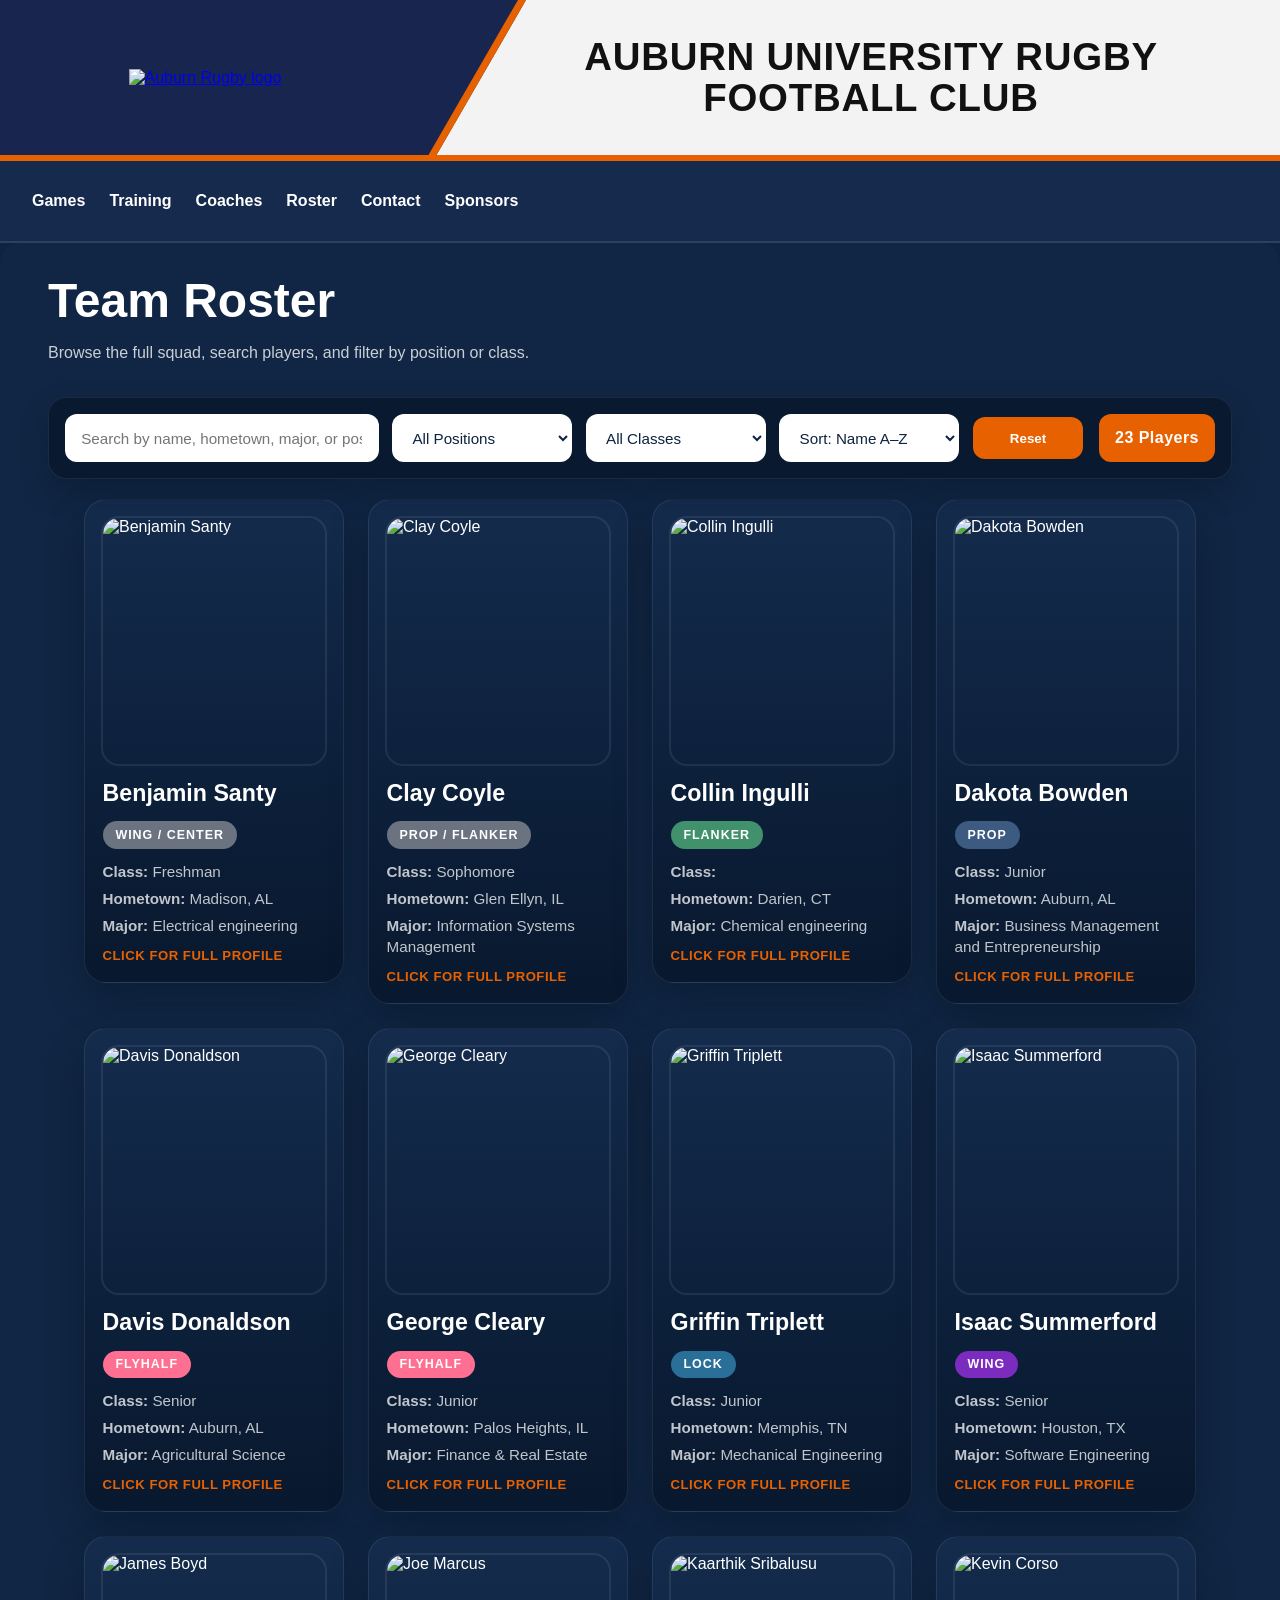
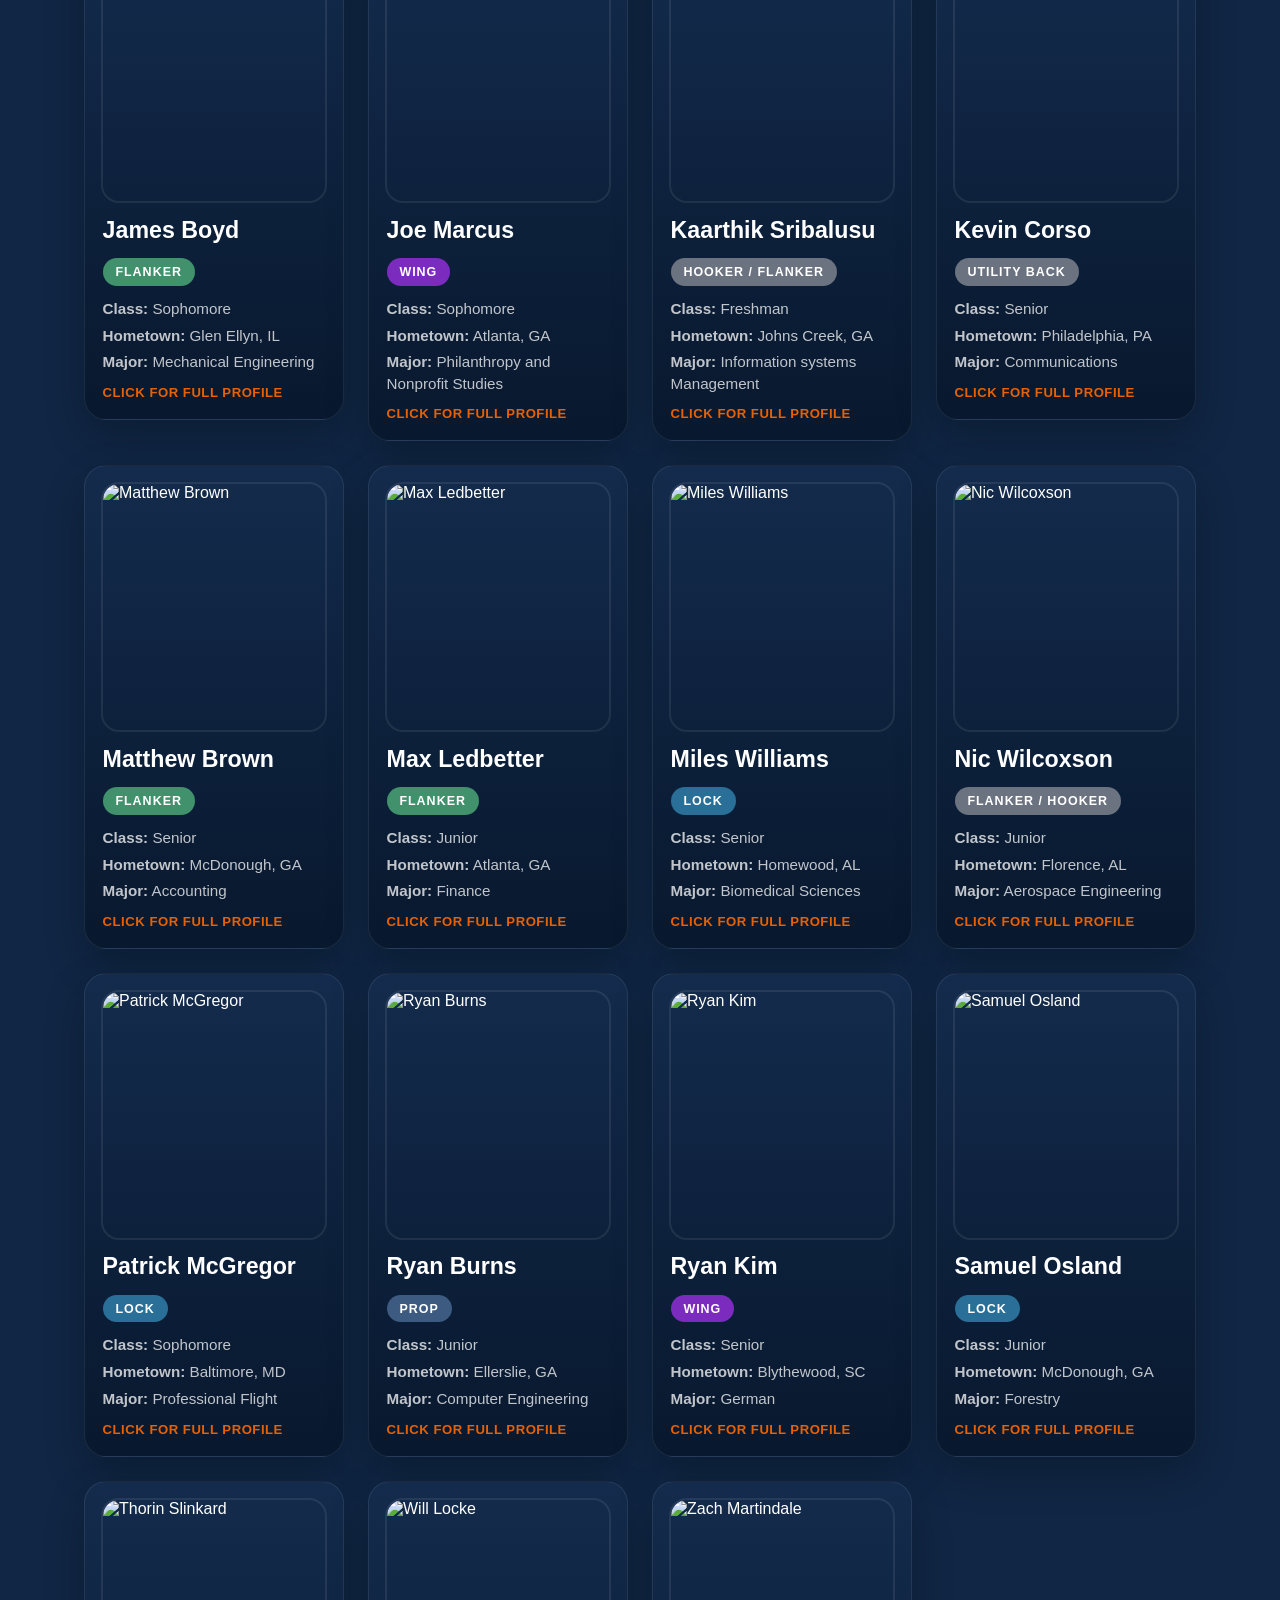
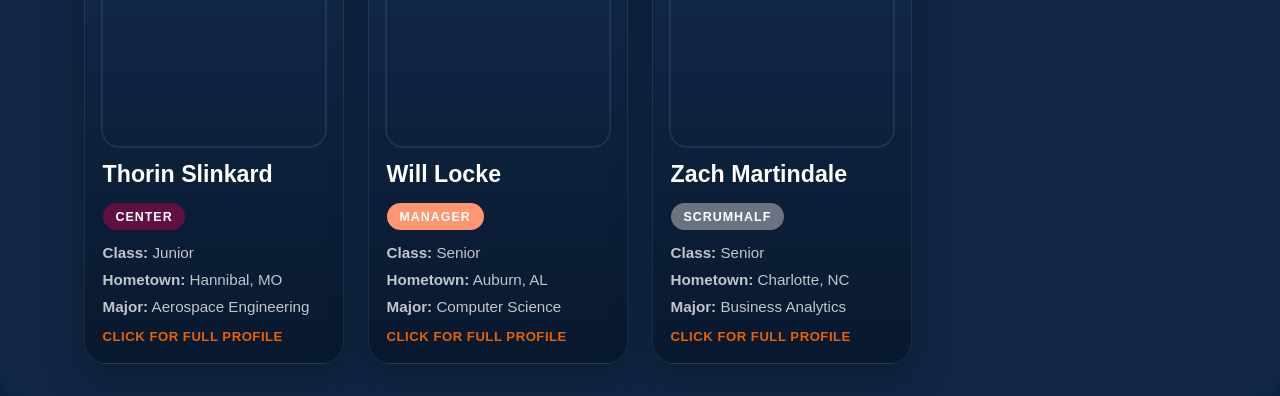
==== Roster.html @ 74729433 "Add files via upload Update 5/25/2026 New HTML" ====
<!DOCTYPE html>
<html lang="en">
<head>
  <meta charset="UTF-8" />
  <meta name="viewport" content="width=device-width, initial-scale=1.0" />
  <title>Auburn University Rugby Football Club</title>

  <!-- Shared site styles -->
  <link rel="stylesheet" href="style.css" />

  <!-- Fonts -->
  <link rel="preconnect" href="https://fonts.googleapis.com" />
  <link rel="preconnect" href="https://fonts.gstatic.com" crossorigin />
  <link href="https://fonts.googleapis.com/css2?family=Roboto:wght@400;700&display=swap" rel="stylesheet" />
</head>
<body>
  <!-- =========================
       HEADER
       ========================= -->
  <div class="site-header" id="site-header">
  <header class="top-bar">
    <div class="top-bar-container">
      <a href="Home.html" class="logo-section" aria-label="Auburn Rugby home">
        <img src="images/logo.png" alt="Auburn Rugby logo" loading="eager" />
      </a>

      <div class="title-section">
        <h1 class="top-title">Auburn University Rugby Football Club</h1>
      </div>
    </div>
  </header>

  <!-- =========================
       NAVIGATION
       This page intentionally keeps an empty nav-links container to match the
       existing structure and styling while still showing social links.
       ========================= -->
  <nav class="main-nav" aria-label="Main navigation">
  <div class="nav-links">
    <a href="Home.html#upcoming-games">Games</a>
    <a href="Home.html#training-schedule">Training</a>
    <a href="Home.html#coaching-staff">Coaches</a>
    <a href="Roster.html#roster">Roster</a>
    <a href="Home.html#contact">Contact</a>
    <a href="Home.html#sponsors">Sponsors</a>
  </div>
    <div class="nav-social">
      <a
        href="https://www.instagram.com/auburnrugby"
        target="_blank"
        rel="noopener noreferrer"
        class="ig-icon"
        aria-label="Visit Auburn Rugby on Instagram"
      >
        <img src="images/IG.png" alt="" loading="lazy" />
      </a>

      <a
        href="https://www.youtube.com/@AuburnRugby-t1y"
        target="_blank"
        rel="noopener noreferrer"
        class="yt-icon"
        aria-label="Visit Auburn Rugby on YouTube"
      >
        <img src="images/YT.png" alt="" loading="lazy" />
      </a>
    </div>
  </nav>

  <main>
    <!-- =========================
         FULL ROSTER PAGE
         The container below is filled dynamically by script.js.
         The toolbar controls search, filtering, sorting, and reset behavior.
         ========================= -->
    <section id="roster" class="section-block roster-page-section">
      <div class="section-header">
        <h2>Team Roster</h2>
        <p class="section-subtitle">Browse the full squad, search players, and filter by position or class.</p>
      </div>

      <div class="roster-toolbar">
        <div class="roster-toolbar-left">
          <input
            type="text"
            id="roster-search"
            class="roster-search"
            placeholder="Search by name, hometown, major, or position"
            aria-label="Search roster"
          />

          <select id="position-filter" class="roster-filter" aria-label="Filter by position">
            <option value="all">All Positions</option>
          </select>

          <select id="class-filter" class="roster-filter" aria-label="Filter by class">
            <option value="all">All Classes</option>
          </select>

          <select id="sort-filter" class="roster-filter" aria-label="Sort roster">
            <option value="name-asc">Sort: Name A–Z</option>
            <option value="name-desc">Sort: Name Z–A</option>
            <option value="class-asc">Sort: Class</option>
            <option value="position-asc">Sort: Position</option>
            <option value="hometown-asc">Sort: Hometown</option>
          </select>

          <button id="reset-filters" class="roster-reset-btn" type="button">Reset</button>
        </div>

        <div class="roster-toolbar-right">
          <div class="roster-count" id="roster-count">0 Players</div>
        </div>
      </div>

      <!-- Filled dynamically by script.js -->
      <div id="roster-container" class="player-grid"></div>
    </section>
  </main>

  <!-- =========================
       PLAYER MODAL
       Opened when a player card is clicked or keyboard-activated.
       ========================= -->
  <div class="player-modal" id="player-modal" aria-hidden="true">
    <div class="player-modal-backdrop" id="player-modal-backdrop"></div>

    <div class="player-modal-dialog" role="dialog" aria-modal="true" aria-labelledby="player-modal-name">
      <button
        class="player-modal-close"
        id="player-modal-close"
        aria-label="Close player details"
        type="button"
      >
        &times;
      </button>

      <div class="player-modal-content" id="player-modal-content"></div>
    </div>
  </div>

  <!-- Shared site behavior -->
  <script src="script.js"></script>
</body>
</html>
---- style.css ----
html, body {
  overflow-x: hidden;
}
*,
*::before,
*::after {
  box-sizing: border-box;
}

html,
body {
  margin: 0;
  padding: 0;
  font-family: Arial, sans-serif;
  background-color: #0c2341;
  color: white;
  max-width: 100%;
  overflow-x: hidden;
}

h1 {
  text-align: center;
}

  section {
    max-width: 1200px;
    margin: 0 auto;
    padding: 2rem;
  }
/* =========================
   TOP HEADER BAR
========================= */

/* =========================
   STACKED HEADER
========================= */

.site-header {
  position: relative;
  z-index: 1000;
}

/* Top brand bar stays normal */
.top-bar {
  background: #f3f3f3;
  border-bottom: 6px solid #e86100;
}

.top-bar-container {
  width: 100%;
  height: 155px;
  display: grid;
  grid-template-columns: 430px 1fr;
  overflow: hidden;
}

.logo-section {
  position: relative;
  background: #18264f;
  display: flex;
  align-items: center;
  justify-content: center;
  padding: 1rem 1.5rem;
}

.logo-section::after {
  content: "";
  position: absolute;
  top: -8px;
  bottom: -40px;
  right: -42px;
  width: 110px;
  background: #18264f;
  transform: skewX(-30deg);
  border-right: 8px solid #e86100;
  z-index: 1;
}

.logo-section img {
  max-height: 125px;
  width: auto;
  display: block;
  position: relative;
  z-index: 2;
  transform: translateX(-10px);
}

.title-section {
  display: flex;
  align-items: center;
  justify-content: center;
  background: #f3f3f3;
  padding: 0 2.5rem 0 4.5rem;
}

.top-title {
  margin: 0;
  text-align: center;
  font-size: clamp(2rem, 3vw, 3.3rem);
  font-weight: 900;
  line-height: 1.05;
  color: #111;
  text-transform: uppercase;
  letter-spacing: 0.02em;
  max-width: 1100px;
}

/* ONLY the nav sticks */
.main-nav {
  position: sticky;
  top: 0;
  z-index: 1000;

  display: flex;
  justify-content: space-between;
  align-items: center;
  flex-wrap: wrap;

  background: #162a4d;
  padding: 1rem 2rem;
  border-bottom: 2px solid rgba(255,255,255,0.1);
}

/* remove fake offset */
body {
  padding-top: 0;
}

/* =========================
   SOCIAL MEDIA
========================= */

.nav-links {
  display: flex;
  flex-wrap: wrap;
  gap: 1.5rem;
}

.nav-links a {
  color: white;
  text-decoration: none;
  font-weight: bold;
}

.nav-links a:hover {
  transition: transform 0.2s ease, opacity 0.2s ease;
  transform: scale(1.1);
  opacity: 0.85;
}

.nav-social {
  display: flex;
  gap: 1.5rem;
  align-items: center;
}

.nav-social img {
  height: 28px;
  width: auto;
  display: block;
  transition: transform 0.2s ease, opacity 0.2s ease;
}

.nav-social a:hover img {
  transform: scale(1.15);
  opacity: 0.85;
}

.nav-social a {
  display: flex;
  align-items: center;
  justify-content: center;
  color: white;
  text-decoration: none;
  display: flex;
  align-items: center;
  justify-content: center;
  font-size: 0.75rem;
  font-weight: 800;
  padding: 6px 10px;
  border-radius: 8px;
  transition: all 0.2s ease;
}

.nav-social a:hover {
  background: #0c2341;
  transform: translateY(-2px);
}
.ig-icon img {
  height: 36px;
}

.yt-icon img {
  height: 30px;
}
/* =========================
   HERO SECTION
========================= */

.hero {
  padding: 2.5rem clamp(1rem, 4vw, 3rem);
  background:#08192f;
  position: relative;
}

.hero-video-full {
  max-width: 1280px;
  margin: 0 auto;
  padding: 0;
  border-radius: 24px;
  overflow: hidden;
  background: #000;
}

.hero-image {
  position: relative;
  aspect-ratio: 16 / 6.5;
  overflow: hidden;
  border-radius: 24px;
}

.hero-poster,
.hero-video {
  position: absolute;
  inset: 0;
  width: 100%;
  height: 100%;
  display: block;
}

.hero-overlay {
  background: linear-gradient(
    to bottom,
    rgba(0,0,0,0.25),
    rgba(0,0,0,0.65)
  );
  position: absolute;
  inset: 0;
  display: flex;
  flex-direction: column;
  justify-content: center;
  align-items: center;
  text-align: center;
  padding: 2rem;
  animation: fadeUp 0.8s ease forwards;
}

@keyframes fadeUp {
  from {
    opacity: 0;
    transform: translateY(15px);
  }
  to {
    opacity: 1;
    transform: translateY(0);
  }
}

.hero-overlay h1 {
  font-family: 'Bebas Neue', sans-serif;
  font-size: 6rem;
  letter-spacing: 0.04em;
  text-transform: uppercase;
  align-items: center;
  margin: 0;
  line-height: 0.95;
}

.hero-overlay h1::after {
  content: "";
  display: block;
  width: 100px;
  height: 4px;
  background: #e86100;
  margin: 10px auto 0;
  border-radius: 2px;
  box-shadow: 0 0 10px rgba(232, 97, 0, 0.6);
}

.hero-overlay p {
  margin: 0.6rem 0;
  font-size: 1.2rem;
  opacity: 0.95;
}

.hero-overlay h1,
.hero-overlay p {
  text-shadow: 0 4px 12px rgba(0,0,0,0.6);
}

.hero-meta {
  font-size: 0.85rem;
  letter-spacing: 0.1em;
  opacity: 0.8;
  margin-bottom: 1.2rem;
}

.hero-buttons {
  display: flex;
  gap: 1rem;
  align-items: center;
  justify-content: center;
}

.btn-primary {
  background: #e86100;
  padding: 12px 20px;
  border-radius: 8px;
  color: white;
  text-decoration: none;
  font-weight: bold;
  border: 2px solid rgba(255,255,255,0.6);
}

.btn-secondary {
  background: #0c2341;
  padding: 12px 20px;
  border-radius: 8px;
  color: white;
  text-decoration: none;
  border: 2px solid rgba(255,255,255,0.6);
}

.btn-primary,
.btn-secondary {
  display: inline-flex;
  align-items: center;
  justify-content: center;
  height: 48px; /* force equal height */
}

.btn-primary:hover {
  transform: translateY(-2px);
  box-shadow: 0 8px 20px rgba(232, 97, 0, 0.4);
}

.btn-secondary:hover {
  transform: translateY(-2px);
  box-shadow: 0 8px 20px #0c2341ff;
}

.hero-poster {
  object-fit: contain;
  object-position: center center;
  background: #0c2341;
}

.hero-video {
  object-fit: contain;
  object-position: center center;
  background: #0c2341;

}

.hero-video {
  opacity: 0;
  transition: opacity 0.25s ease;
}

.hero-image.is-playing .hero-video {
  opacity: 1;
}

.hero-image.is-playing .hero-poster {
  opacity: 0;
}

.hero-poster {
  transition: opacity 0.25s ease;
}

.scroll-indicator {
  position: absolute;
  bottom: 15px;
  font-size: 1.5rem;
  opacity: 0.7;
  animation: bounce 1.5s infinite;
  left: 50%;
  transform: translateX(-50%);
}

@keyframes bounce {
  0%, 100% { transform: translateY(0); }
  50% { transform: translateY(6px); }
}

/* =========================
   NEXT MATCH COUNTDOWN
========================= */

.next-match-section {
  margin-top: 20px;
  margin-bottom: 2.25rem;
  padding: 0;
}

.next-match-section .section-header {
  text-align: center;
  margin-bottom: 1.25rem;
}

.next-match-card {
  max-width: 860px;
  margin: 0 auto;
  padding: 2rem;
  border-radius: 24px;
  position: relative;
  overflow: hidden;
  animation: fadeUp 0.6s ease;
  background: linear-gradient(
    180deg,
    rgba(15, 42, 74, 0.98),
    rgba(8, 24, 46, 1)
  );
  border: 1px solid rgba(255,255,255,0.10);
  box-shadow: 0 20px 50px rgba(0,0,0,0.28);
  text-align: center;
}

.next-match-card::before {
  content: "";
  position: absolute;
  top: 0;
  left: 32px;
  right: 32px;
  height: 4px;
  background: #e86100;
  border-radius: 0 0 6px 6px;
}

.next-match-label {
  display: inline-block;
  margin-bottom: 0.7rem;
  font-size: 0.8rem;
  font-weight: 800;
  letter-spacing: 0.14em;
  text-transform: uppercase;
  color: #ffb26f;
}

.next-match-opponent {
  font-size: clamp(1.5rem, 3vw, 2.15rem);
  font-weight: 900;
  line-height: 1.15;
  color: #ffffff;
  margin-bottom: 1.25rem;
}

.next-match-grid {
  display: grid;
  grid-template-columns: repeat(4, minmax(130px, 1fr));
  gap: 1rem;
  margin-bottom: 1.25rem;
}

.next-match-box {
  padding: 1.15rem 0.8rem;
  border-radius: 18px;
  background: rgba(255,255,255,0.07);
  border: 1px solid rgba(255,255,255,0.10);
  box-shadow: inset 0 1px 0 rgba(255,255,255,0.08);
}

.next-match-number {
  display: block;
  font-size: clamp(2.2rem, 4vw, 3.4rem);
  font-weight: 900;
  line-height: 1;
  color: #ffffff;
}

.next-match-unit {
  display: block;
  margin-top: 0.45rem;
  font-size: 0.78rem;
  font-weight: 800;
  letter-spacing: 0.1em;
  text-transform: uppercase;
  color: rgba(255,255,255,0.68);
}

.next-match-meta {
  margin: 0;
  font-size: 1.05rem;
  font-weight: 700;
  color: rgba(255,255,255,0.9);
}

/* UPCOMING GAMES */
.upcoming-games-grid {
  display: flex;
  gap: 1.5rem;
  overflow-x: auto;
  padding-bottom: 1rem;
  scroll-snap-type: x proximity;
}

.upcoming-game-card {
  flex: 0 0 320px;
  background: #f3f3f5;
  border-radius: 28px;
  position: relative;
  overflow: hidden;
  box-shadow: 0 12px 30px rgba(0, 0, 0, 0.08);
  scroll-snap-align: start;
}

.upcoming-game-card::before {
  content: "";
  position: absolute;
  top: 16px;
  bottom: 16px;
  left: 0;
  width: 6px;
  background: #e86100;
  border-radius: 0 8px 8px 0;
}

.upcoming-game-content {
  display: flex;
  flex-direction: column;
  gap: 1rem;
  padding: 1.25rem;
}

.upcoming-game-badge {
  display: inline-flex;
  align-self: flex-start;
  padding: 0.45rem 0.75rem;
  border-radius: 999px;
  background: rgba(232, 97, 0, 0.1);
  color: #e86100;
  font-size: 0.8rem;
  font-weight: 800;
  letter-spacing: 0.08em;
  text-transform: uppercase;
}

.upcoming-game-header {
  display: flex;
  align-items: center;
  gap: 0.85rem;
}

.upcoming-game-logo {
  width: 60px;
  height: 60px;
  object-fit: contain;
  border-radius: 14px;
  background: #fff;
  padding: 0.35rem;
  box-shadow: 0 4px 12px rgba(0,0,0,0.08);
}

.upcoming-game-title {
  margin: 0;
  font-size: 1.5rem;
  line-height: 1.1;
  color: #172554;
}

.upcoming-game-meta {
  display: grid;
  gap: 0.75rem;
}

.upcoming-game-meta-item {
  display: flex;
  gap: 0.85rem;
  align-items: flex-start;
  padding: 0.85rem 1rem;
  border-radius: 14px;
  background: rgba(12, 35, 65, 0.05);
}

.upcoming-game-meta-icon {
  flex-shrink: 0;
  width: 42px;
  height: 42px;
  display: grid;
  place-items: center;
  border-radius: 12px;
  background: #0c2341;
  color: #ffffff;
  font-size: 1rem;
  font-weight: 700;
}

.upcoming-game-meta-label {
  display: block;
  margin-bottom: 0.2rem;
  font-size: 0.8rem;
  font-weight: 800;
  text-transform: uppercase;
  letter-spacing: 0.08em;
  color: #6a7687;
}

.upcoming-game-meta-value {
  margin: 0;
  font-size: 1.05rem;
  font-weight: 700;
  color: #0c2341;
  line-height: 1.4;
}

.upcoming-game-meta-value a {
  color: #0c2341;
  text-decoration: none;
  border-bottom: 1px solid transparent;
  transition: color 0.2s ease, border-color 0.2s ease;
}

.upcoming-game-meta-value a:hover {
  color: #e86100;
  border-color: #e86100;
}

.upcoming-game-map-container {
  height: 150px;
  border-radius: 18px;
  overflow: hidden;
  background: #dfe6ee;
}

.upcoming-game-map-container iframe {
  width: 100%;
  height: 100%;
  border: 0;
  display: block;
}

.upcoming-game-empty-state {
  flex: 1 1 100%;
  min-height: 220px;
  display: flex;
  align-items: center;
  justify-content: center;
  background: #f3f3f5;
  border-radius: 28px;
  box-shadow: 0 12px 30px rgba(0, 0, 0, 0.08);
  border-left: 6px solid #e86100;
}

.upcoming-game-empty-content {
  text-align: center;
  padding: 2rem;
  max-width: 500px;
}

.upcoming-game-empty-content h3 {
  margin: 0.5rem 0;
  color: #172554;
  font-size: 1.6rem;
}

.upcoming-game-empty-content p {
  margin: 0;
  color: #4b5563;
  font-size: 1rem;
  line-height: 1.5;
}

.upcoming-games-grid {
  display: flex;
  gap: 1.5rem;
  overflow-x: auto;
  padding-bottom: 1rem;
  scroll-snap-type: x proximity;
}

.upcoming-game-card,
.previous-game-card {
  flex: 0 0 340px;
  scroll-snap-align: start;
}
.previous-game-card.win {
  border-left: 6px solid #22c55e;
}

.previous-game-card.loss {
  border-left: 6px solid #ef4444;
}

.espn-game-card {
  background: #f7f7f8;
  border-radius: 16px;
  overflow: hidden;
  box-shadow: 0 10px 24px rgba(0, 0, 0, 0.08);
  color: #111827;
  border: 1px solid rgba(0,0,0,0.05);
}

.espn-game-top {
  display: flex;
  justify-content: space-between;
  align-items: center;
  gap: 0.75rem;
  padding: 0.8rem 1rem 0.6rem;
  background: #f1e8e8;
  border-bottom: 1px solid rgba(0,0,0,0.06);
}

.espn-status-badge {
  font-size: 0.68rem;
  font-weight: 900;
  letter-spacing: 0.08em;
  color: #e86100;
  text-transform: uppercase;
}

.espn-game-type {
  font-size: 0.78rem;
  color: #6b7280;
  font-weight: 700;
  text-align: right;
}

.espn-matchup {
  padding: 0.8rem 1rem;
  display: flex;
  flex-direction: column;
  gap: 0.75rem;
}

.espn-team-row {
  display: flex;
  align-items: center;
  justify-content: space-between;
  gap: 1rem;
}

.espn-team-info {
  display: flex;
  align-items: center;
  gap: 0.75rem;
  min-width: 0;
}

.espn-team-logo {
  width: 28px;
  height: 28px;
  object-fit: contain;
  border-radius: 6px;
  background: white;
  flex-shrink: 0;
}

.espn-team-name {
  font-size: 1rem;
  font-weight: 800;
  color: #374151;
  white-space: nowrap;
  overflow: hidden;
  text-overflow: ellipsis;
}

.espn-score-box {
  min-width: 34px;
  height: 34px;
  border-radius: 6px;
  display: inline-flex;
  align-items: center;
  justify-content: center;
  font-weight: 900;
  font-size: 0.95rem;
  color: white;
  flex-shrink: 0;
}

.espn-score-box.win {
  background: #22c55e;
}

.espn-score-box.loss {
  background: #ef4444;
}

.espn-game-footer {
  padding: 0.8rem 1rem 1rem;
  background: #eeeeef;
  display: flex;
  flex-direction: column;
  gap: 0.15rem;
}

.espn-location-label {
  font-size: 0.62rem;
  font-weight: 900;
  letter-spacing: 0.08em;
  text-transform: uppercase;
  color: #6b7280;
}

.espn-location-value {
  font-size: 0.82rem;
  font-weight: 700;
  color: #111827;
}

.previous-game-card {
  cursor: pointer;
  transition: transform 0.2s ease, box-shadow 0.2s ease;
}

.previous-game-card:hover,
.previous-game-card:focus-visible {
  transform: translateY(-4px);
}

.upcoming-games-grid::-webkit-scrollbar {
  height: 10px;
}

.upcoming-games-grid::-webkit-scrollbar-track {
  background: rgba(255,255,255,0.08);
  border-radius: 999px;
}

.upcoming-games-grid::-webkit-scrollbar-thumb {
  background: linear-gradient(90deg, #e86100, #ff9d4d);
  border-radius: 999px;
}

.player-modal-season-stats {
  margin-top: 1.5rem;
}

.player-modal-section-title {
  margin: 0 0 0.9rem;
  font-size: 1.1rem;
  font-weight: 800;
  color: #ffffff;
}

.game-modal-player-stats {
  margin-top: 1.5rem;
}

.game-modal-section-title {
  margin: 0 0 0.9rem;
  font-size: 1.1rem;
  font-weight: 800;
  color: #ffffff;
}

.game-modal-player-grid {
  display: grid;
  grid-template-columns: repeat(auto-fit, minmax(220px, 1fr));
  gap: 1rem;
}

.game-modal-player-card {
  padding: 1rem;
  border-radius: 16px;
  background: rgba(255,255,255,0.06);
  border: 1px solid rgba(255,255,255,0.06);
  color: #ffffff;
  text-align: left;
  cursor: pointer;
  transition: transform 0.2s ease, background 0.2s ease;
}

.game-modal-player-card:hover {
  transform: translateY(-2px);
  background: rgba(255,255,255,0.1);
}

.game-modal-player-name {
  display: block;
  margin-bottom: 0.6rem;
  font-size: 1rem;
  font-weight: 800;
  color: #ffffff;
}

.game-modal-player-lines {
  display: flex;
  flex-direction: column;
  gap: 0.35rem;
  color: rgba(255,255,255,0.82);
  font-size: 0.95rem;
  line-height: 1.4;
}

.game-modal-no-stats {
  margin: 0;
  color: rgba(255,255,255,0.75);
}

.player-modal-games {
  margin-top: 1.5rem;
}

.player-modal-games-list {
  display: grid;
  gap: 0.9rem;
}

.player-game-card {
  width: 100%;
  padding: 1rem;
  border-radius: 16px;
  background: rgba(255,255,255,0.06);
  border: 1px solid rgba(255,255,255,0.06);
  color: white;
  text-align: left;
  cursor: pointer;
  transition: transform 0.2s ease, background 0.2s ease, border-color 0.2s ease;
}

.player-game-card:hover {
  transform: translateY(-2px);
  background: rgba(255,255,255,0.1);
  border-color: rgba(255,255,255,0.12);
}

.player-game-card-top {
  display: flex;
  justify-content: space-between;
  align-items: center;
  gap: 1rem;
  margin-bottom: 0.5rem;
}

.player-game-card:focus-visible {
  outline: 2px solid #e86100;
  outline-offset: 2px;
}

.player-game-opponent {
  font-size: 1rem;
  font-weight: 800;
  color: #ffffff;
}

.player-game-result {
  font-size: 0.85rem;
  font-weight: 800;
  color: #ffb26f;
  text-transform: uppercase;
  letter-spacing: 0.06em;
}

.player-game-meta {
  display: flex;
  flex-direction: column;
  gap: 0.25rem;
  margin-bottom: 0.65rem;
  color: rgba(255,255,255,0.78);
  font-size: 0.9rem;
  line-height: 1.4;
}

.player-game-stat-line {
  display: flex;
  flex-wrap: wrap;
  gap: 1rem;
  color: #ffffff;
  font-size: 0.92rem;
  font-weight: 700;
}

.player-modal-no-games {
  margin: 0;
  color: rgba(255,255,255,0.75);
}
/* =========================
   SCHEDULE TABLE
========================= */

table {
    width: 100%;
    border-collapse: collapse;
    margin-top: 1rem;
  }
  thead {
    background-color: #ffffff; /* Auburn orange */
    color: #0c2341; /* Auburn blue */
  }
  th, td {
    padding: 0.75rem 1rem;
    border: 2px solid #8b8b8b;
    vertical-align: middle;
  }
  tbody tr:nth-child(even) {
    background-color: #e86100;
  }
  tbody tr:hover {
    background-color: #ffe6b3;
  }
  table img {
  height: 24px;
  width: auto;
  vertical-align: middle;
  margin-right: 0.5rem;
}

.score.win {
  background: #22c55e;
}

.score.loss {
  background: #ef4444;
}

/* =========================
   COACHING STAFF
========================= */

.coach-shell {
  display: grid;
  grid-template-columns: repeat(2, 1fr);
  gap: 1.5rem;
}

.coach-card-horizontal:first-child {
  grid-column: 1 / -1;
  max-width: 900px;
  margin: 0 auto 2rem;
  margin-bottom: 2rem;
  grid-template-columns: 240px 1fr;
}

.coach-card-horizontal {
  display: grid; /* 🔥 force side-by-side layout */
  grid-template-columns: 260px 1fr; /* image | text */
  align-items: flex-start;
  gap: 1.5rem;
  border-left: 3px solid #e86100;
  width: 100%;
  padding: 1.2rem;
  border: 1px solid rgba(255,255,255,0.06);
  background: linear-gradient(
    180deg,
    rgba(20,44,77,0.95),
    rgba(8,24,46,1)
  );
}

.coach-card-horizontal:hover {
  transform: translateY(-6px);
  box-shadow: 0 25px 50px rgba(0,0,0,0.35);
}
.coach-image-wrap {
  padding: 0;
  width: 100%;
}

.coach-image {
  width: 100%;
  height: 260px;
  object-fit: cover;
  object-position: center top;
  border-radius: 18px;
}
.coach-card-horizontal:not(:first-child) .coach-image {
  height: 220px;
}

.coach-card-body {
  padding: 0.5rem 1rem 0.5rem 0;
  display: flex;
  flex-direction: column;
  justify-content: center;
}

.coach-name {
  font-size: 2rem;
  font-weight: 900;
  line-height: 1.02;
}

.coach-role {
  font-size: 0.82rem;
  font-weight: 900;
  letter-spacing: 0.1em;
}

.coach-preview {
  gap: 0.45rem;
  font-size: 0.98rem;
  color: rgba(255,255,255,0.8);
}

.coach-preview strong {
  color: #ffffff;
}

/* =========================
   ROSTER
========================= */

.roster-shell {
  position: relative;
}

.player-carousel {
  display: grid;
  grid-auto-flow: column;
  grid-auto-columns: minmax(260px, 320px);
  gap: 1.5rem;
  overflow-x: auto;
  padding: 0.25rem 0.25rem 1rem;
  scroll-snap-type: x proximity;
  scrollbar-width: thin;
  scrollbar-color: #e86100 rgba(255,255,255,0.15);
}

.player-carousel::-webkit-scrollbar {
  height: 10px;
}

.player-carousel::-webkit-scrollbar-track {
  background: rgba(255,255,255,0.08);
  border-radius: 999px;
}

.player-carousel::-webkit-scrollbar-thumb {
  background: linear-gradient(90deg, #e86100, #ff9d4d);
  border-radius: 999px;
}

.player-card {
  scroll-snap-align: start;
  display: flex;
  flex-direction: column;
  min-height: 430px;
  border-radius: 22px;
  overflow: hidden;
  background: linear-gradient(180deg, rgba(20,44,77,0.98), rgba(8,24,46,1));
  color: #ffffff;
  border: 1px solid rgba(255,255,255,0.08);
  box-shadow: 0 16px 40px rgba(0,0,0,0.22);
  cursor: pointer;
  transition: transform 0.25s ease, box-shadow 0.25s ease;
}

.player-card:hover,
.player-card:focus-visible {
  transform: translateY(-8px);
  box-shadow: 0 24px 54px rgba(0,0,0,0.28);
  outline: none;
}

.player-image-wrap {
  padding: 1rem 1rem 0.5rem;
}

.player-image {
  width: 100%;
  height: 250px;
  object-fit: cover;
  object-position: center top;
  border-radius: 18px;
  display: block;
  border: 2px solid rgba(255,255,255,0.08);
}

.player-card-body {
  display: flex;
  flex-direction: column;
  gap: 0.75rem;
  padding: 0.4rem 1.1rem 1.2rem;
}

.player-name {
  margin: 0;
  font-size: 1.45rem;
  font-weight: 800;
  line-height: 1.1;
  color: #ffffff;
}

.player-position {
  margin: -0.2rem 0 0;
  font-size: 0.8rem;
  font-weight: 800;
  letter-spacing: 0.08em;
  text-transform: uppercase;
  color: #ffb26f;
}

.player-card-preview {
  display: flex;
  flex-direction: column;
  gap: 0.35rem;
  color: rgba(255,255,255,0.75);
  font-size: 0.95rem;
  line-height: 1.4;
}

.player-card-hint {
  margin-top: auto;
  margin-bottom: 0;
  font-size: 0.82rem;
  font-weight: 700;
  color: #e86100;
  letter-spacing: 0.04em;
  text-transform: uppercase;
}

.roster-table-wrapper {
  background: white;
  border-radius: 18px;
  overflow: hidden;
  box-shadow: 0 12px 30px rgba(0,0,0,0.15);
}

.roster-table {
  width: 100%;
  border-collapse: collapse;
  color: #0c2341;
}

.roster-table thead {
  background: #0c2341;
  color: white;
}

.roster-table th,
.roster-table td {
  padding: 14px 18px;
  border-bottom: 1px solid #ddd;
}

.roster-table th {
  cursor: pointer;
  font-weight: 800;
  text-transform: uppercase;
  font-size: 0.85rem;
}

.roster-table tbody tr:hover {
  background: #f5f7fb;
  cursor: pointer;
}

/* =========================
   ROSTER PAGE UPGRADES
========================= */

.roster-page-section {
  max-width: 1400px;
}

.roster-toolbar {
  position: sticky;
  top: 82px;
  z-index: 50;
  display: flex;
  justify-content: space-between;
  align-items: center;
  gap: 1rem;
  flex-wrap: wrap;
  margin-bottom: 1.25rem;
  padding: 1rem;
  border-radius: 18px;
  background: rgba(9, 24, 46, 0.92);
  backdrop-filter: blur(10px);
  border: 1px solid rgba(255,255,255,0.08);
  box-shadow: 0 12px 30px rgba(0,0,0,0.18);
}

.roster-toolbar-left {
  display: flex;
  gap: 0.85rem;
  flex-wrap: wrap;
  align-items: center;
  flex: 1;
}

.roster-toolbar-right {
  display: flex;
  align-items: center;
  gap: 0.75rem;
}

.roster-search,
.roster-filter {
  height: 48px;
  border: 1px solid rgba(255,255,255,0.14);
  border-radius: 12px;
  padding: 0 0.95rem;
  font-size: 0.95rem;
  background: #ffffff;
  color: #0c2341;
}

.roster-search {
  min-width: 280px;
  flex: 1 1 300px;
}

.roster-filter {
  min-width: 180px;
}

.roster-count {
  display: inline-flex;
  align-items: center;
  justify-content: center;
  min-height: 48px;
  padding: 0.7rem 1rem;
  border-radius: 12px;
  background: #e86100;
  color: white;
  font-weight: 800;
  letter-spacing: 0.03em;
  white-space: nowrap;
}

.roster-summary {
  display: flex;
  flex-wrap: wrap;
  gap: 0.75rem;
  margin-bottom: 1.5rem;
}

.roster-pill {
  display: inline-flex;
  align-items: center;
  padding: 0.65rem 0.9rem;
  border-radius: 999px;
  background: rgba(255,255,255,0.08);
  color: white;
  font-size: 0.9rem;
  font-weight: 700;
  border: 1px solid rgba(255,255,255,0.08);
}

.player-grid {
  display: grid;
  grid-template-columns: repeat(auto-fill, minmax(260px, 260px));
  gap: 1.5rem;
  width: 100%;
  justify-content: center;
  align-items: start;
}

.player-grid .player-card {
  width: 100%;
  max-width: 260px;
  min-height: 430px;
}

.roster-home-actions {
  display: flex;
  justify-content: flex-end;
  margin-bottom: 1rem;
}

.view-roster-btn,
.roster-reset-btn {
  display: inline-flex;
  align-items: center;
  justify-content: center;
  border: 0;
  border-radius: 12px;
  background: #e86100;
  color: white;
  text-decoration: none;
  font-weight: 800;
  padding: 0.85rem 1rem;
  cursor: pointer;
  transition: transform 0.2s ease, opacity 0.2s ease, background 0.2s ease;
}

.view-roster-btn:hover,
.roster-reset-btn:hover {
  transform: translateY(-2px);
  opacity: 0.92;
}

.roster-reset-btn {
  min-width: 110px;
}

.position-tag {
  display: inline-flex;
  align-self: flex-start;
  padding: 0.42rem 0.8rem;
  border-radius: 999px;
  font-size: 0.78rem;
  font-weight: 800;
  letter-spacing: 0.08em;
  text-transform: uppercase;
  color: white;
  margin-top: 0.2rem;
}

.position-default {
  background: #6b7280;
}

.position-prop { background: #3d5a80; }
.position-lock { background: #2a6f97; }
.position-wing { background: #7b2cbf; }
.position-8-man { background: #2d6a4f; }
.position-flanker { background: #40916c; }
.position-hooker { background: #bc6c25; }
.position-scrum-half { background: #8d0801; }
.position-fly-half { background: #9d4edd; }
.position-center { background: #5f0f40; }
.position-fullback { background: #1d3557; }
.position-flyhalf { background: #ff6f91; }
.position-manager { background: #ff9671; }

.player-image-wrap {
  position: relative;
}

#roster-container {
  transition: opacity 0.2s ease;
}

.roster-empty-state {
  grid-column: 1 / -1;
  padding: 3rem 1.5rem;
  border-radius: 22px;
  text-align: center;
  background: rgba(255,255,255,0.06);
  border: 1px solid rgba(255,255,255,0.08);
}

.roster-empty-state h3 {
  margin: 0 0 0.5rem;
  font-size: 1.5rem;
}

.roster-empty-state p {
  margin: 0;
  color: rgba(255,255,255,0.78);
}

/* =========================
   PLAYER MODAL
========================= */

body.modal-open {
  overflow: hidden;
}

.player-modal {
  position: fixed;
  inset: 0;
  z-index: 2000;
  display: block;
  pointer-events: none;
}

.player-modal-backdrop {
  position: absolute;
  inset: 0;
  background: rgba(3, 10, 20, 0.72);
  backdrop-filter: blur(6px);
  opacity: 0;
  transition: opacity 0.3s ease;
}

.player-modal-dialog {
  position: relative;
  z-index: 2;
  width: min(960px, calc(100% - 2rem));
  margin: 4vh auto;
  max-height: 92vh;
  overflow: auto;
  border-radius: 26px;
  background: linear-gradient(180deg, #102947 0%, #08192f 100%);
  color: #ffffff;
  border: 1px solid rgba(255,255,255,0.08);
  box-shadow: 0 30px 80px rgba(0,0,0,0.35);

  opacity: 0;
  transform: translateY(30px) scale(0.96);
  transition:
    opacity 0.32s ease,
    transform 0.32s ease;
}

.player-modal.is-open {
  pointer-events: auto;
}

.player-modal.is-open .player-modal-backdrop {
  opacity: 1;
}

.player-modal.is-open .player-modal-dialog {
  opacity: 1;
  transform: translateY(0) scale(1);
}

.player-modal-close {
  position: absolute;
  top: 1rem;
  right: 1rem;
  z-index: 3;
  width: 46px;
  height: 46px;
  border: 0;
  border-radius: 999px;
  background: rgba(255,255,255,0.1);
  color: #ffffff;
  font-size: 1.8rem;
  line-height: 1;
  cursor: pointer;
  transition: background 0.2s ease, transform 0.2s ease;
}

.player-modal-close:hover {
  background: rgba(255,255,255,0.18);
  transform: scale(1.05);
}

.player-modal-content {
  padding: 1.5rem;
}

.player-modal-grid {
  display: grid;
  grid-template-columns: 320px 1fr;
  gap: 1.5rem;
  align-items: start;
}

.player-modal-image-wrap {
  border-radius: 22px;
  overflow: hidden;
  background: rgba(255,255,255,0.04);
  width: 100%;
  aspect-ratio: 3 / 4;
  align-self: start;
}

.player-modal-image {
  width: 100%;
  height: 100%;
  object-fit: contain;
  object-position: center top;
  display: block;
  background: #0c2341;
}

.player-modal-kicker {
  margin: 0 0 0.5rem;
  color: #e86100;
  text-transform: uppercase;
  letter-spacing: 0.12em;
  font-size: 0.78rem;
  font-weight: 800;
}

.player-modal-name {
  margin: 0;
  font-size: clamp(2rem, 4vw, 3rem);
  line-height: 1.05;
}

.player-modal-position {
  margin: 0.5rem 0 1.25rem;
  color: #ffbf88;
  font-size: 0.95rem;
  font-weight: 800;
  letter-spacing: 0.08em;
  text-transform: uppercase;
}

.player-modal-stats {
  display: grid;
  grid-template-columns: 1fr 1fr;
  gap: 1rem;
}

.player-modal-stat {
  display: flex;
  flex-direction: column;
  gap: 0.35rem;
  padding: 1rem;
  border-radius: 16px;
  background: rgba(255,255,255,0.06);
  border: 1px solid rgba(255,255,255,0.06);
}

.player-modal-stat-wide {
  grid-column: 1 / -1;
}

.player-modal-stat-label {
  font-size: 0.74rem;
  font-weight: 800;
  text-transform: uppercase;
  letter-spacing: 0.08em;
  color: #ffb26f;
}

.player-modal-stat-value {
  font-size: 1rem;
  font-weight: 700;
  line-height: 1.4;
  color: #ffffff;
}

.player-modal-layout {
  display: flex;
  flex-direction: column;
  gap: 1.5rem;
}

.player-modal-top {
  display: grid;
  grid-template-columns: 320px 1fr;
  gap: 1.5rem;
  align-items: start;
}

.player-modal-full-section {
  width: 100%;
}

.player-modal-stats-wide {
  grid-template-columns: repeat(3, minmax(0, 1fr));
}

.player-modal-games-list {
  display: grid;
  gap: 0.9rem;
}

/* PREVIOUS GAME MODAL */
.game-modal {
  position: fixed;
  inset: 0;
  display: block;
  z-index: 2000;
  pointer-events: none;
}

.game-modal-backdrop {
  position: absolute;
  inset: 0;
  background: rgba(3, 10, 20, 0.72);
  backdrop-filter: blur(6px);
  opacity: 0;
  transition: opacity 0.3s ease;
}

.game-modal-dialog {
  position: relative;
  z-index: 2;
  width: min(900px, calc(100% - 2rem));
  margin: 4vh auto;
  max-height: 92vh;
  overflow: auto;
  border-radius: 26px;
  background: linear-gradient(180deg, #102947 0%, #08192f 100%);
  color: #ffffff;
  border: 1px solid rgba(255,255,255,0.08);
  box-shadow: 0 30px 80px rgba(0,0,0,0.35);
  opacity: 0;
  transform: translateY(30px) scale(0.96);
  transition: opacity 0.32s ease, transform 0.32s ease;
}

.game-modal.is-open {
  pointer-events: auto;
}

.game-modal.is-open .game-modal-backdrop {
  opacity: 1;
}

.game-modal.is-open .game-modal-dialog {
  opacity: 1;
  transform: translateY(0) scale(1);
}

.game-modal-close {
  position: absolute;
  top: 1rem;
  right: 1rem;
  z-index: 3;
  width: 46px;
  height: 46px;
  border: 0;
  border-radius: 999px;
  background: rgba(255,255,255,0.1);
  color: #ffffff;
  font-size: 1.8rem;
  line-height: 1;
  cursor: pointer;
  transition: background 0.2s ease, transform 0.2s ease;
}

.game-modal-close:hover {
  background: rgba(255,255,255,0.18);
  transform: scale(1.05);
}

.game-modal-content {
  padding: 1.5rem;
}

.game-modal-kicker {
  margin: 0 0 0.5rem;
  color: #e86100;
  text-transform: uppercase;
  letter-spacing: 0.12em;
  font-size: 0.78rem;
  font-weight: 800;
}

.game-modal-title {
  margin: 0;
  font-size: clamp(2rem, 4vw, 2.8rem);
  line-height: 1.05;
}

.game-modal-subtitle {
  margin: 0.5rem 0 1.25rem;
  color: rgba(255,255,255,0.75);
  font-size: 0.95rem;
  font-weight: 700;
}

.game-modal-scoreboard {
  display: grid;
  gap: 1rem;
  margin-top: 1rem;
}

.game-modal-team-row {
  display: flex;
  align-items: center;
  justify-content: space-between;
  gap: 1rem;
  padding: 1rem;
  border-radius: 16px;
  background: rgba(255,255,255,0.06);
  border: 1px solid rgba(255,255,255,0.06);
}

.game-modal-team-info {
  display: flex;
  align-items: center;
  gap: 0.85rem;
}

.game-modal-team-logo {
  width: 42px;
  height: 42px;
  object-fit: contain;
  border-radius: 10px;
  background: #ffffff;
  padding: 0.2rem;
}

.game-modal-team-name {
  font-size: 1.1rem;
  font-weight: 800;
}

.game-modal-score {
  min-width: 52px;
  height: 52px;
  border-radius: 10px;
  display: inline-flex;
  align-items: center;
  justify-content: center;
  font-size: 1.25rem;
  font-weight: 900;
  color: #ffffff;
}

.game-modal-score.win {
  background: #22c55e;
}

.game-modal-score.loss {
  background: #ef4444;
}

.game-modal-details-grid {
  display: grid;
  grid-template-columns: repeat(auto-fit, minmax(180px, 1fr));
  gap: 1rem;
  margin-top: 1.5rem;
}

.game-modal-detail-card {
  display: flex;
  flex-direction: column;
  gap: 0.35rem;
  padding: 1rem;
  border-radius: 16px;
  background: rgba(255,255,255,0.06);
  border: 1px solid rgba(255,255,255,0.06);
}

.game-modal-detail-label {
  font-size: 0.74rem;
  font-weight: 800;
  text-transform: uppercase;
  letter-spacing: 0.08em;
  color: #ffb26f;
}

.game-modal-detail-value {
  font-size: 1rem;
  font-weight: 700;
  line-height: 1.4;
  color: #ffffff;
}

/* =========================
   TRAINING SECTION
========================= */

.section-block {
  width: 100%;
  max-width: 1400px;
  margin: 0 auto;
  padding: 2rem clamp(1rem, 5vw, 3rem);
  background: rgba(255, 255, 255, 0.015);
  border-radius: 20px;
}

.section-header {
  margin-bottom: 2rem;
  max-width: 800px;
}

.section-kicker {
  margin: 0 0 0.4rem;
  text-transform: uppercase;
  letter-spacing: 0.14em;
  font-size: 0.8rem;
  font-weight: 700;
  color: #e86100;
}

.section-header h2 {
  margin: 0;
  font-size: clamp(2rem, 4vw, 3rem);
  line-height: 1.1;
  color: #ffffff;
}

.section-subtitle {
  margin-top: 0.75rem;
  max-width: 700px;
  color: rgba(255, 255, 255, 0.78);
  font-size: 1rem;
  line-height: 1.6;
}

.training-grid {
  display: grid;
  gap: 1.5rem;
}

.training-card {
  position: relative;
  overflow: hidden;
  border-radius: 22px;
  background:
    linear-gradient(135deg, rgba(255,255,255,0.96), rgba(244,246,250,0.98));
  color: #0c2341;
  border: 1px solid rgba(255,255,255,0.08);
  box-shadow:
    0 16px 40px rgba(0, 0, 0, 0.18),
    0 2px 8px rgba(0, 0, 0, 0.08);
}

.training-card::before {
  content: "";
  position: absolute;
  inset: 0 auto 0 0;
  width: 6px;
  background: linear-gradient(to bottom, #e86100, #ff9a3c);
}

.training-content {
  display: grid;
  grid-template-columns: minmax(280px, 1.05fr) minmax(260px, 0.95fr);
  gap: 1.5rem;
  align-items: stretch;
  padding: 1.5rem;
}

.training-info {
  display: flex;
  flex-direction: column;
  justify-content: center;
  text-align: left;
  padding: 0.25rem 0.25rem 0.25rem 0.75rem;
}

.training-badge {
  display: inline-flex;
  align-self: flex-start;
  margin-bottom: 1rem;
  padding: 0.45rem 0.75rem;
  border-radius: 999px;
  background: rgba(232, 97, 0, 0.1);
  color: #e86100;
  font-size: 0.8rem;
  font-weight: 800;
  letter-spacing: 0.08em;
  text-transform: uppercase;
}

.training-info h3 {
  margin: 0 0 0.75rem;
  font-size: clamp(1.6rem, 2.5vw, 2.2rem);
  line-height: 1.15;
  color: #0c2341;
}

.training-meta {
  display: grid;
  gap: 0.9rem;
  margin-top: 0.5rem;
}

.training-meta-item {
  display: flex;
  gap: 0.85rem;
  align-items: flex-start;
  padding: 0.85rem 1rem;
  border-radius: 14px;
  background: rgba(12, 35, 65, 0.05);
}

.training-meta-icon {
  flex-shrink: 0;
  width: 42px;
  height: 42px;
  display: grid;
  place-items: center;
  border-radius: 12px;
  background: #0c2341;
  color: #ffffff;
  font-size: 1rem;
  font-weight: 700;
}

.training-meta-text {
  min-width: 0;
}

.training-meta-label {
  display: block;
  margin-bottom: 0.2rem;
  font-size: 0.8rem;
  font-weight: 800;
  text-transform: uppercase;
  letter-spacing: 0.08em;
  color: #6a7687;
}

.training-meta-value {
  margin: 0;
  font-size: 1.25rem;
  font-weight: 700;
  color: #0c2341;
  line-height: 1.45;
}

.training-meta-value a {
  color: #0c2341;
  text-decoration: none;
  border-bottom: 1px solid transparent;
  transition: color 0.2s ease, border-color 0.2s ease;
}

.training-meta-value a:hover {
  color: #e86100;
  border-color: #e86100;
}

.training-address {
  margin-top: 1rem;
  font-size: 0.96rem;
  line-height: 1.6;
  color: #4f5b6b;
}

.training-map-container {
  min-height: 280px;
  border-radius: 18px;
  overflow: hidden;
  background: #dfe6ee;
  box-shadow: inset 0 0 0 1px rgba(12, 35, 65, 0.08);
}

.training-map-container iframe {
  width: 100%;
  height: 100%;
  min-height: 280px;
  border: 0;
  display: block;
}

.training-card:hover {
  transform: translateY(-4px);
  transition: transform 0.25s ease, box-shadow 0.25s ease;
  box-shadow:
    0 22px 50px rgba(0, 0, 0, 0.2),
    0 8px 20px rgba(0, 0, 0, 0.08);
}

/* =========================
   COACH CARD FINAL OVERRIDES
   Put this AFTER the main player-card styles
========================= */

.player-card.coach-card-horizontal {
  display: grid;
  grid-template-columns: 240px minmax(0, 1fr);
  align-items: center;
  gap: 1.5rem;
  width: min(100%, 900px);
  min-height: 0;
  padding: 1.25rem;
  border-left: 4px solid #e86100;
}

.player-card.coach-card-horizontal .player-image-wrap.coach-image-wrap {
  padding: 0;
  width: 100%;
}

.player-card.coach-card-horizontal .player-image.coach-image {
  width: 100%;
  height: 260px;
  object-fit: cover;
  object-position: center top;
  border-radius: 18px;
  display: block;
}

.player-card.coach-card-horizontal .player-card-body.coach-card-body {
  display: flex;
  flex-direction: column;
  justify-content: center;
  gap: 0.7rem;
  padding: 0;
}

.player-card.coach-card-horizontal .player-name.coach-name {
  margin: 0;
  font-size: 2rem;
  font-weight: 900;
  line-height: 1.02;
}

.player-card.coach-card-horizontal .player-position.coach-role {
  margin: 0;
  font-size: 0.82rem;
  font-weight: 900;
  letter-spacing: 0.1em;
  text-transform: uppercase;
}

.player-card.coach-card-horizontal .player-card-preview.coach-preview {
  display: flex;
  flex-direction: column;
  gap: 0.45rem;
  font-size: 0.98rem;
  color: rgba(255,255,255,0.8);
}

.player-card.coach-card-horizontal .player-card-hint {
  margin-top: 0.4rem;
}

/* =========================
   CONTACT
========================= */
.contact-grid {
  display: grid;
  grid-template-columns: 1fr 1fr;
  gap: 1.5rem;
  align-items: stretch;
}


.contact-card {
  display: flex;
  flex-direction: column;
  height: 100%;
  background: linear-gradient(180deg, rgba(20,44,77,0.98), rgba(8,24,46,1));
  border-radius: 22px;
  padding: 1.5rem;
  border-left: 4px solid #e86100;
  box-shadow: 0 16px 40px rgba(0,0,0,0.22);
}

.contact-card h3 {
  margin-top: 0;
}

.contact-card form {
  display: flex;
  flex-direction: column;
  gap: 0.75rem;
  flex: 1;
}

.contact-card input,
.contact-card textarea {
  padding: 0.75rem;
  border-radius: 10px;
  border: none;
  font-size: 0.95rem;
}

.contact-card button {
  margin-top: auto;
  padding: 0.75rem;
  border-radius: 10px;
  border: none;
  background: #e86100;
  color: white;
  font-weight: 800;
  cursor: pointer;
  transition: transform 0.2s ease;
}

.contact-card button:hover {
  transform: translateY(-2px);
}

.contact-success-modal {
  position: fixed;
  inset: 0;
  z-index: 3000;
  display: grid;
  place-items: center;
  padding: 1rem;
  pointer-events: none;
  opacity: 0;
  transition: opacity 0.28s ease;
}

.contact-success-modal[aria-hidden="true"] {
  visibility: hidden;
}

.contact-success-modal[aria-hidden="false"] {
  visibility: visible;
}

.contact-success-backdrop {
  position: absolute;
  inset: 0;
  background: rgba(2, 10, 22, 0.58);
  backdrop-filter: blur(8px);
  opacity: 0;
  transition: opacity 0.28s ease, backdrop-filter 0.28s ease;
}

.contact-success-box {
  position: relative;
  z-index: 1;
  width: min(460px, calc(100% - 2rem));
  padding: 2.1rem 2rem 1.8rem;
  border-radius: 24px;
  background: linear-gradient(180deg, rgba(24, 47, 82, 0.98), rgba(7, 24, 46, 0.98));
  border: 1px solid rgba(255,255,255,0.08);
  border-left: 4px solid #e86100;
  box-shadow: 0 28px 70px rgba(0,0,0,0.42);
  text-align: center;
  opacity: 0;
  transform: translateY(18px) scale(0.96);
  transition: opacity 0.3s ease, transform 0.3s ease;
}

.contact-success-box h3 {
  margin: 0 0 0.75rem;
  font-size: clamp(1.9rem, 3vw, 2.4rem);
  font-weight: 900;
}

.contact-success-box p {
  margin: 0;
  color: rgba(255,255,255,0.82);
  line-height: 1.45;
  font-size: 1.02rem;
}

.contact-success-box button {
  margin-top: 1.4rem;
  min-width: 110px;
  padding: 0.8rem 1.15rem;
  border: 0;
  border-radius: 14px;
  background: #e86100;
  color: #ffffff;
  font-weight: 800;
  cursor: pointer;
  box-shadow: 0 10px 22px rgba(232, 97, 0, 0.28);
  transition: transform 0.2s ease, opacity 0.2s ease;
}

.contact-success-box button:hover {
  transform: translateY(-2px);
  opacity: 0.95;
}

.contact-success-modal.is-open {
  pointer-events: auto;
  opacity: 1;
}

.contact-success-modal.is-open .contact-success-backdrop {
  opacity: 1;
}

.contact-success-modal.is-open .contact-success-box {
  opacity: 1;
  transform: translateY(0) scale(1);
}
/* =========================
   FOOTER
========================= */
.site-footer {
  background: #0c2341;
  border-top: 8px solid #e86100;
  padding: 1.5rem 2rem;
  margin-top: 4rem;
}

.footer-container {
  max-width: 1200px;
  margin: 0 auto;
  display: flex;
  justify-content: space-between;
  align-items: center;
  gap: 1rem;
  flex-wrap: wrap;
}

.site-footer p {
  margin: 0;
  color: rgba(255, 255, 255, 0.82);
  font-size: 0.95rem;
  line-height: 1.5;
}

.footer-social {
  display: flex;
  align-items: center;
  gap: 1rem;
}

.footer-social a {
  display: flex;
  align-items: center;
  justify-content: center;
  width: 42px;
  height: 42px;
  border-radius: 10px;
  background: rgba(255, 255, 255, 0.06);
  transition: transform 0.2s ease, background 0.2s ease, opacity 0.2s ease;
}

.footer-social a:hover {
  transform: translateY(-2px);
  background: #0c2341;
  opacity: 0.95;
}

.footer-social img {
  display: block;
  width: auto;
  height: 24px;
}


/* =========================================================
   COMPLETE MOBILE RESPONSIVE OVERRIDE
   Auburn Rugby Website
   Place this at the VERY BOTTOM of style.css
========================================================= */


/* =========================================================
   TABLET + MOBILE
========================================================= */

@media (max-width: 900px) {

  /* =========================
     GLOBAL MOBILE RESET
  ========================= */

  html,
  body {
    width: 100%;
    max-width: 100%;
    overflow-x: hidden;
  }

  body {
    padding-top: 0;
    background: #0c2341;
  }

  img,
  iframe,
  video {
    max-width: 100%;
  }

  section,
  .section-block,
  .hero {
    width: 100%;
    max-width: 100%;
    margin: 0;
    padding-left: 1rem;
    padding-right: 1rem;
    border-radius: 0;
  }

  .section-block {
    padding-top: 2.75rem;
    padding-bottom: 2.75rem;
  }

  .section-header {
    max-width: 100%;
    margin-bottom: 1.5rem;
  }

  .section-header h2,
  #sponsors h2 {
    font-size: clamp(2.35rem, 10vw, 3.6rem);
    line-height: 1.05;
    letter-spacing: -0.03em;
  }

  .section-subtitle {
    font-size: clamp(1rem, 4.5vw, 1.25rem);
    line-height: 1.45;
  }


  /* =========================
     HEADER
  ========================= */

  .site-header {
    position: relative;
    z-index: 1000;
  }

  .top-bar {
    border-bottom: 5px solid #e86100;
  }

  .top-bar-container {
    width: 100%;
    height: auto;
    min-height: 100px;
    display: grid;
    grid-template-columns: 130px minmax(0, 1fr);
    overflow: hidden;
  }

  .logo-section {
    padding: 0.75rem 0.5rem;
    min-width: 0;
  }

  .logo-section::after {
    top: -10px;
    bottom: -35px;
    right: -26px;
    width: 62px;
    border-right: 5px solid #e86100;
  }

  .logo-section img {
    max-height: 72px;
    width: auto;
    transform: none;
  }

  .title-section {
    min-width: 0;
    padding: 0.75rem 0.85rem 0.75rem 2rem;
    justify-content: center;
  }

  .top-title {
    max-width: 100%;
    font-size: clamp(0.95rem, 3.55vw, 1.35rem);
    line-height: 1.08;
    letter-spacing: 0.025em;
    overflow-wrap: normal;
  }


  /* =========================
     NAVIGATION
  ========================= */

  .main-nav {
    position: relative;
    top: auto;
    display: block;
    padding: 1rem;
    background: #162a4d;
  }

  .nav-links {
    display: grid;
    grid-template-columns: repeat(3, minmax(0, 1fr));
    gap: 0.85rem;
  }

  .nav-links a {
    display: flex;
    align-items: center;
    justify-content: center;
    min-height: 44px;
    padding: 0.6rem 0.5rem;
    border-radius: 12px;
    background: rgba(255,255,255,0.06);
    color: #ffffff;
    font-size: clamp(0.9rem, 3.6vw, 1.1rem);
    line-height: 1.1;
    text-align: center;
  }

  .nav-links a:hover {
    transform: none;
  }

  .nav-social {
    margin-top: 1rem;
    justify-content: center;
    gap: 1rem;
  }

  .nav-social a {
    padding: 0.4rem 0.7rem;
  }

  .ig-icon img {
    height: 38px;
  }

  .yt-icon img {
    height: 34px;
  }


  /* =========================
     HERO
  ========================= */

  .hero {
    padding-top: 1rem;
    padding-bottom: 1.5rem;
    background: #08192f;
  }

  .hero-video-full {
    width: 100%;
    border-radius: 20px;
  }

  .hero-image {
    aspect-ratio: auto;
    min-height: 520px;
    border-radius: 20px;
  }

  .hero-poster,
  .hero-video {
    object-fit: cover;
    object-position: center center;
  }

  .hero-overlay {
    padding: 1.1rem;
    justify-content: center;
    gap: 0.55rem;
  }

  .hero-overlay h1 {
    font-size: clamp(3rem, 15vw, 4.75rem);
    line-height: 0.9;
    letter-spacing: 0.03em;
  }

  .hero-overlay h1::after {
    width: 75px;
    height: 4px;
    margin-top: 0.55rem;
  }

  .hero-overlay h3 {
    margin: 0.35rem 0;
    font-size: clamp(1.15rem, 5vw, 1.7rem);
    line-height: 1.2;
  }

  .hero-overlay p {
    margin: 0.25rem 0;
    font-size: clamp(0.95rem, 3.8vw, 1.1rem);
    line-height: 1.35;
  }

  .hero-meta {
    font-size: 0.8rem;
    line-height: 1.4;
    letter-spacing: 0.08em;
    margin-bottom: 0.6rem;
  }

  .hero-buttons {
    width: 100%;
    flex-direction: column;
    gap: 0.7rem;
    margin-top: 0.3rem;
  }

  .btn-primary,
  .btn-secondary {
    width: 100%;
    max-width: 290px;
    height: auto;
    min-height: 46px;
    padding: 0.85rem 1rem;
    text-align: center;
  }

  .scroll-indicator {
    display: none;
  }


  /* =========================
     NEXT MATCH COUNTDOWN
  ========================= */

  .next-match-section {
    width: 100%;
    margin: 0;
    padding: 1rem;
  }

  .next-match-card {
    width: 100%;
    max-width: 100%;
    padding: 1.35rem 1rem;
    border-radius: 22px;
  }

  .next-match-opponent {
    font-size: clamp(1.35rem, 6vw, 1.9rem);
  }

  .next-match-grid {
    grid-template-columns: repeat(2, minmax(0, 1fr));
    gap: 0.75rem;
  }

  .next-match-box {
    padding: 1rem 0.5rem;
    border-radius: 16px;
  }

  .next-match-number {
    font-size: clamp(2rem, 10vw, 3rem);
  }

  .next-match-meta {
    font-size: 0.95rem;
    line-height: 1.45;
  }


  /* =========================
     UPCOMING + PREVIOUS GAMES
  ========================= */

  .upcoming-games-grid {
    display: flex;
    gap: 1rem;
    overflow-x: auto;
    overflow-y: hidden;
    padding: 0.25rem 0 1rem;
    scroll-snap-type: x mandatory;
    -webkit-overflow-scrolling: touch;
  }

  .upcoming-game-card,
  .previous-game-card {
    flex: 0 0 calc(100vw - 2rem);
    max-width: calc(100vw - 2rem);
    scroll-snap-align: start;
  }

  .upcoming-game-card {
    border-radius: 24px;
  }

  .upcoming-game-content {
    padding: 1.1rem;
  }

  .upcoming-game-header {
    align-items: flex-start;
  }

  .upcoming-game-logo {
    width: 54px;
    height: 54px;
  }

  .upcoming-game-title {
    font-size: clamp(1.35rem, 6vw, 1.8rem);
  }

  .upcoming-game-meta-item {
    padding: 0.85rem;
  }

  .upcoming-game-meta-icon {
    width: 40px;
    height: 40px;
  }

  .upcoming-game-meta-value {
    font-size: 1rem;
    overflow-wrap: anywhere;
  }

  .upcoming-game-map-container {
    height: 220px;
  }

  .upcoming-game-empty-state {
    flex: 0 0 100%;
    min-height: auto;
    border-radius: 24px;
  }

  .upcoming-game-empty-content {
    padding: 2rem 1.25rem;
  }

  .upcoming-game-empty-content h3 {
    font-size: clamp(1.8rem, 8vw, 2.5rem);
    line-height: 1.15;
  }

  .upcoming-game-empty-content p {
    font-size: 1rem;
    line-height: 1.45;
  }


  /* =========================
     ESPN PREVIOUS GAME CARDS
  ========================= */

  .espn-game-card {
    border-radius: 24px;
  }

  .espn-game-top {
    align-items: flex-start;
    padding: 0.9rem 1rem;
  }

  .espn-status-badge {
    font-size: 0.8rem;
  }

  .espn-game-type {
    max-width: 60%;
    font-size: 0.8rem;
    line-height: 1.25;
  }

  .espn-matchup {
    padding: 1rem;
    gap: 0.9rem;
  }

  .espn-team-row {
    gap: 0.75rem;
  }

  .espn-team-info {
    min-width: 0;
  }

  .espn-team-logo {
    width: 38px;
    height: 38px;
  }

  .espn-team-name {
    font-size: clamp(1.2rem, 5.5vw, 1.65rem);
    white-space: normal;
    line-height: 1.1;
  }

  .espn-score-box {
    width: 54px;
    min-width: 54px;
    height: 54px;
    font-size: 1.35rem;
  }

  .espn-game-footer {
    padding: 1rem;
  }

  .espn-location-label {
    font-size: 0.72rem;
  }

  .espn-location-value {
    font-size: 1rem;
    line-height: 1.35;
  }


  /* =========================
     TRAINING SECTION
  ========================= */

  .training-grid {
    gap: 1.25rem;
  }

  .training-card {
    border-radius: 24px;
  }

  .training-content {
    display: grid;
    grid-template-columns: 1fr;
    gap: 1.1rem;
    padding: 1.1rem;
  }

  .training-info {
    padding: 0.25rem 0.25rem 0.25rem 0.65rem;
  }

  .training-badge {
    font-size: 0.75rem;
  }

  .training-info h3 {
    font-size: clamp(2rem, 9vw, 2.8rem);
    line-height: 1.08;
  }

  .training-meta {
    gap: 0.8rem;
  }

  .training-meta-item {
    display: grid;
    grid-template-columns: 52px minmax(0, 1fr);
    gap: 0.8rem;
    padding: 0.9rem;
  }

  .training-meta-icon {
    width: 52px;
    height: 52px;
  }

  .training-meta-label {
    font-size: 0.75rem;
  }

  .training-meta-value {
    font-size: clamp(1.1rem, 5vw, 1.45rem);
    line-height: 1.25;
    overflow-wrap: anywhere;
  }

  .training-address {
    font-size: 1rem;
    line-height: 1.45;
  }

  .training-map-container,
  .training-map-container iframe {
    min-height: 260px;
  }


  /* =========================
     COACHING STAFF
  ========================= */

  .coach-shell {
    display: grid;
    grid-template-columns: 1fr;
    gap: 1.25rem;
  }

  .coach-card-horizontal:first-child {
    grid-column: auto;
    max-width: 100%;
    margin: 0;
  }

  .coach-card-horizontal,
  .player-card.coach-card-horizontal {
    display: grid;
    grid-template-columns: 1fr;
    width: 100%;
    max-width: 100%;
    gap: 1rem;
    padding: 1rem;
    border-radius: 24px;
    min-height: auto;
  }

  .player-card.coach-card-horizontal .player-image-wrap.coach-image-wrap,
  .coach-image-wrap {
    width: 100%;
    padding: 0;
  }

  .player-card.coach-card-horizontal .player-image.coach-image,
  .coach-image,
  .coach-card-horizontal:not(:first-child) .coach-image {
    width: 100%;
    height: auto;
    aspect-ratio: 4 / 3;
    object-fit: cover;
    object-position: center top;
    border-radius: 20px;
  }

  .coach-card-body,
  .player-card.coach-card-horizontal .player-card-body.coach-card-body {
    padding: 0.25rem 0 0;
  }

  .coach-name,
  .player-card.coach-card-horizontal .player-name.coach-name {
    font-size: clamp(2rem, 9vw, 2.9rem);
    line-height: 1.05;
  }

  .coach-preview,
  .player-card.coach-card-horizontal .player-card-preview.coach-preview {
    font-size: 1rem;
    line-height: 1.45;
  }


  /* =========================
     HOME ROSTER CAROUSEL
  ========================= */

  .roster-home-actions {
    display: flex;
    justify-content: stretch;
    margin-bottom: 1rem;
  }

  .view-roster-btn {
    width: 100%;
    min-height: 54px;
    padding: 1rem;
    font-size: clamp(1rem, 4.5vw, 1.25rem);
    text-align: center;
  }

  .player-carousel {
    display: flex;
    gap: 1rem;
    overflow-x: auto;
    overflow-y: hidden;
    padding: 0.25rem 0 1rem;
    scroll-snap-type: x mandatory;
    -webkit-overflow-scrolling: touch;
  }

  .player-carousel .player-card {
    flex: 0 0 calc(100vw - 2rem);
    max-width: calc(100vw - 2rem);
    min-height: auto;
    height: auto;
    scroll-snap-align: start;
  }


  /* =========================
     PLAYER CARDS
  ========================= */

  .player-card {
    width: 100%;
    min-height: auto;
    height: auto;
    border-radius: 24px;
    padding: 1rem;
  }

  .player-image-wrap {
    width: 100%;
    padding: 0;
  }

  .player-image {
    width: 100%;
    height: auto;
    aspect-ratio: 4 / 3;
    object-fit: cover;
    object-position: center top;
    border-radius: 20px;
  }

  .player-card-body {
    padding: 1rem 0 0.25rem;
    gap: 0.75rem;
  }

  .player-name {
    font-size: clamp(2rem, 9vw, 2.8rem);
    line-height: 1.05;
  }

  .player-position {
    font-size: 0.85rem;
  }

  .position-tag {
    font-size: 0.78rem;
    padding: 0.45rem 0.8rem;
  }

  .player-card-preview {
    font-size: 1rem;
    line-height: 1.45;
  }

  .player-card-hint {
    margin-top: 0.5rem;
    margin-bottom: 0;
    font-size: 0.85rem;
  }


  /* =========================
     FULL ROSTER PAGE
  ========================= */

  .roster-page-section {
    max-width: 100%;
  }

  .roster-toolbar {
    position: relative;
    top: auto;
    display: grid;
    grid-template-columns: 1fr;
    gap: 0.85rem;
    padding: 1rem;
    border-radius: 20px;
  }

  .roster-toolbar-left,
  .roster-toolbar-right {
    display: grid;
    grid-template-columns: 1fr;
    width: 100%;
    gap: 0.75rem;
  }

  .roster-search,
  .roster-filter,
  .roster-reset-btn,
  .roster-count {
    width: 100%;
    min-width: 0;
  }

  .roster-count {
    justify-content: center;
  }

  .roster-summary {
    gap: 0.55rem;
  }

  .roster-pill {
    width: 100%;
    justify-content: center;
    text-align: center;
  }

  .player-grid {
    grid-template-columns: 1fr;
    justify-content: stretch;
    gap: 1rem;
  }

  .player-grid .player-card {
    max-width: 100%;
    width: 100%;
    min-height: auto;
  }

  .roster-table-wrapper {
    overflow-x: auto;
  }

  .roster-table {
    min-width: 720px;
  }


  /* =========================
     PLAYER MODAL
  ========================= */

  .player-modal-dialog,
  .game-modal-dialog {
    width: calc(100% - 1rem);
    margin: 0.5rem auto;
    max-height: calc(100vh - 1rem);
    border-radius: 22px;
  }

  .player-modal-content,
  .game-modal-content {
    padding: 1rem;
  }

  .player-modal-close,
  .game-modal-close {
    top: 0.75rem;
    right: 0.75rem;
    width: 42px;
    height: 42px;
    font-size: 1.55rem;
  }

  .player-modal-top,
  .player-modal-grid {
    grid-template-columns: 1fr;
    gap: 1rem;
  }

  .player-modal-image-wrap {
    aspect-ratio: 4 / 3;
  }

  .player-modal-name {
    font-size: clamp(2rem, 10vw, 3rem);
    padding-right: 3rem;
  }

  .player-modal-stats {
    grid-template-columns: 1fr;
    gap: 0.75rem;
  }

  .player-modal-stats-wide {
    grid-template-columns: 1fr;
  }

  .player-game-card-top {
    align-items: flex-start;
    flex-direction: column;
    gap: 0.25rem;
  }


  /* =========================
     GAME MODAL
  ========================= */

  .game-modal-title {
    font-size: clamp(1.85rem, 9vw, 2.6rem);
    padding-right: 3rem;
  }

  .game-modal-team-row {
    padding: 0.85rem;
  }

  .game-modal-team-info {
    min-width: 0;
  }

  .game-modal-team-name {
    font-size: 1rem;
    line-height: 1.2;
  }

  .game-modal-score {
    min-width: 48px;
    height: 48px;
  }

  .game-modal-details-grid {
    grid-template-columns: 1fr;
  }

  .game-modal-player-grid {
    grid-template-columns: 1fr;
  }


  /* =========================
     CONTACT SECTION
  ========================= */

  .contact-grid {
    grid-template-columns: 1fr;
    gap: 1.25rem;
  }

  .contact-card {
    padding: 1.25rem;
    border-radius: 24px;
  }

  .contact-card h3 {
    font-size: clamp(2rem, 9vw, 2.7rem);
    line-height: 1.1;
  }

  .contact-card p {
    font-size: 1.05rem;
    line-height: 1.4;
  }

  .contact-card form {
    gap: 0.85rem;
  }

  .contact-card input,
  .contact-card textarea,
  .contact-card button {
    width: 100%;
    font-size: 1rem;
    border-radius: 14px;
  }

  .contact-card input {
    min-height: 52px;
  }

  .contact-card textarea {
    min-height: 140px;
  }

  .contact-card button {
    min-height: 54px;
  }

  .contact-success-box {
    width: min(420px, calc(100% - 1rem));
    padding: 1.6rem 1.25rem;
  }


  /* =========================
     FOOTER
  ========================= */

  .site-footer {
    margin-top: 2rem;
    padding: 1.5rem 1rem;
  }

  .footer-container {
    display: grid;
    grid-template-columns: 1fr;
    justify-items: center;
    text-align: center;
  }

  .footer-social {
    justify-content: center;
  }
}


/* =========================================================
   SMALL PHONES
========================================================= */

@media (max-width: 520px) {

  /* =========================
     GLOBAL
  ========================= */

  section,
  .section-block,
  .hero {
    padding-left: 0.85rem;
    padding-right: 0.85rem;
  }

  .section-block {
    padding-top: 2.35rem;
    padding-bottom: 2.35rem;
  }

  .section-header h2,
  #sponsors h2 {
    font-size: clamp(2.15rem, 12vw, 3.2rem);
  }


  /* =========================
     HEADER
  ========================= */

  .top-bar-container {
    min-height: 92px;
    grid-template-columns: 112px minmax(0, 1fr);
  }

  .logo-section {
    padding: 0.65rem 0.4rem;
  }

  .logo-section::after {
    right: -24px;
    width: 58px;
  }

  .logo-section img {
    max-height: 62px;
  }

  .title-section {
    padding-left: 1.85rem;
    padding-right: 0.6rem;
  }

  .top-title {
    font-size: clamp(0.85rem, 3.9vw, 1.05rem);
    line-height: 1.12;
  }


  /* =========================
     NAVIGATION
  ========================= */

  .main-nav {
    padding: 0.85rem;
  }

  .nav-links {
    grid-template-columns: repeat(2, minmax(0, 1fr));
    gap: 0.7rem;
  }

  .nav-links a {
    min-height: 42px;
    font-size: 1rem;
  }

  .ig-icon img {
    height: 36px;
  }

  .yt-icon img {
    height: 32px;
  }


  /* =========================
     HERO
  ========================= */

  .hero-image {
    min-height: 500px;
  }

  .hero-overlay {
    padding: 0.85rem;
  }

  .hero-overlay h1 {
    font-size: clamp(2.75rem, 16vw, 4.1rem);
  }

  .hero-overlay h3 {
    font-size: clamp(1.05rem, 5.2vw, 1.45rem);
  }

  .hero-overlay p {
    font-size: 0.95rem;
  }


  /* =========================
     CAROUSEL WIDTHS
  ========================= */

  .upcoming-game-card,
  .previous-game-card,
  .player-carousel .player-card {
    flex-basis: calc(100vw - 1.7rem);
    max-width: calc(100vw - 1.7rem);
  }


  /* =========================
     GAME CARDS
  ========================= */

  .espn-game-top {
    flex-direction: column;
    gap: 0.25rem;
  }

  .espn-game-type {
    max-width: 100%;
    text-align: left;
  }

  .espn-team-logo {
    width: 34px;
    height: 34px;
  }

  .espn-team-name {
    font-size: clamp(1.1rem, 6vw, 1.45rem);
  }

  .espn-score-box {
    width: 48px;
    min-width: 48px;
    height: 48px;
  }


  /* =========================
     TRAINING
  ========================= */

  .training-content {
    padding: 1rem;
  }

  .training-info {
    padding-left: 0.55rem;
  }

  .training-meta-item {
    grid-template-columns: 46px minmax(0, 1fr);
    padding: 0.8rem;
  }

  .training-meta-icon {
    width: 46px;
    height: 46px;
  }

  .training-map-container,
  .training-map-container iframe {
    min-height: 235px;
  }


  /* =========================
     PLAYER / COACH CARDS
  ========================= */

  .player-card,
  .player-card.coach-card-horizontal {
    padding: 0.85rem;
  }

  .player-name,
  .coach-name,
  .player-card.coach-card-horizontal .player-name.coach-name {
    font-size: clamp(1.85rem, 10vw, 2.6rem);
  }

  .player-card-preview,
  .coach-preview {
    font-size: 0.95rem;
  }


  /* =========================
     CONTACT
  ========================= */

  .contact-card {
    padding: 1rem;
  }

  .contact-card h3 {
    font-size: clamp(1.85rem, 10vw, 2.45rem);
  }
}


/* =========================================================
   EXTRA SMALL PHONES
========================================================= */

@media (max-width: 380px) {

  .top-bar-container {
    grid-template-columns: 100px minmax(0, 1fr);
  }

  .logo-section img {
    max-height: 56px;
  }

  .logo-section::after {
    right: -22px;
    width: 52px;
  }

  .title-section {
    padding-left: 1.6rem;
  }

  .top-title {
    font-size: 0.85rem;
  }

  .nav-links a {
    font-size: 0.92rem;
  }

  .hero-image {
    min-height: 480px;
  }

  .hero-overlay h1 {
    font-size: 2.65rem;
  }

  .next-match-grid {
    grid-template-columns: 1fr;
  }

  .training-meta-item {
    grid-template-columns: 1fr;
  }

  .training-meta-icon {
    display: none;
  }

  .espn-team-row {
    align-items: flex-start;
  }

  .espn-score-box {
    width: 44px;
    min-width: 44px;
    height: 44px;
  }

  .player-modal-dialog,
  .game-modal-dialog {
    width: calc(100% - 0.5rem);
    margin: 0.25rem auto;
  }
}
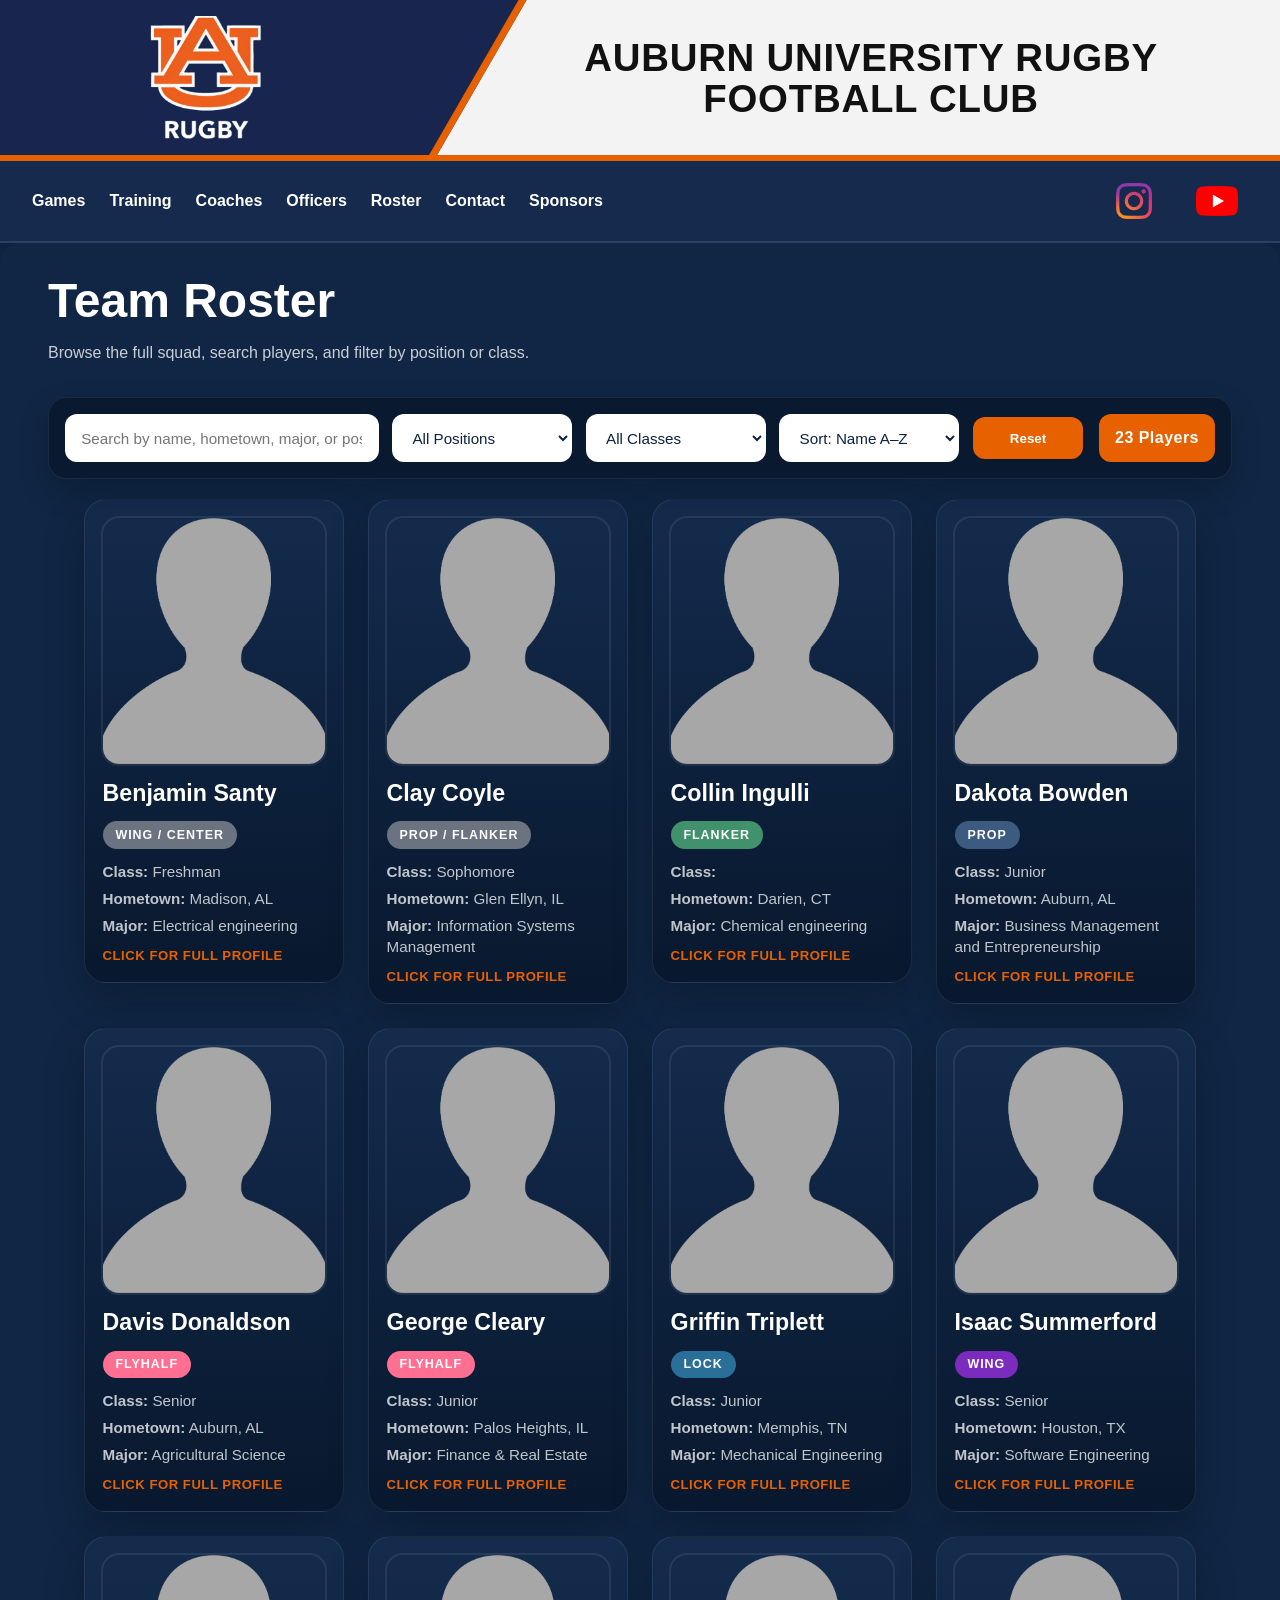
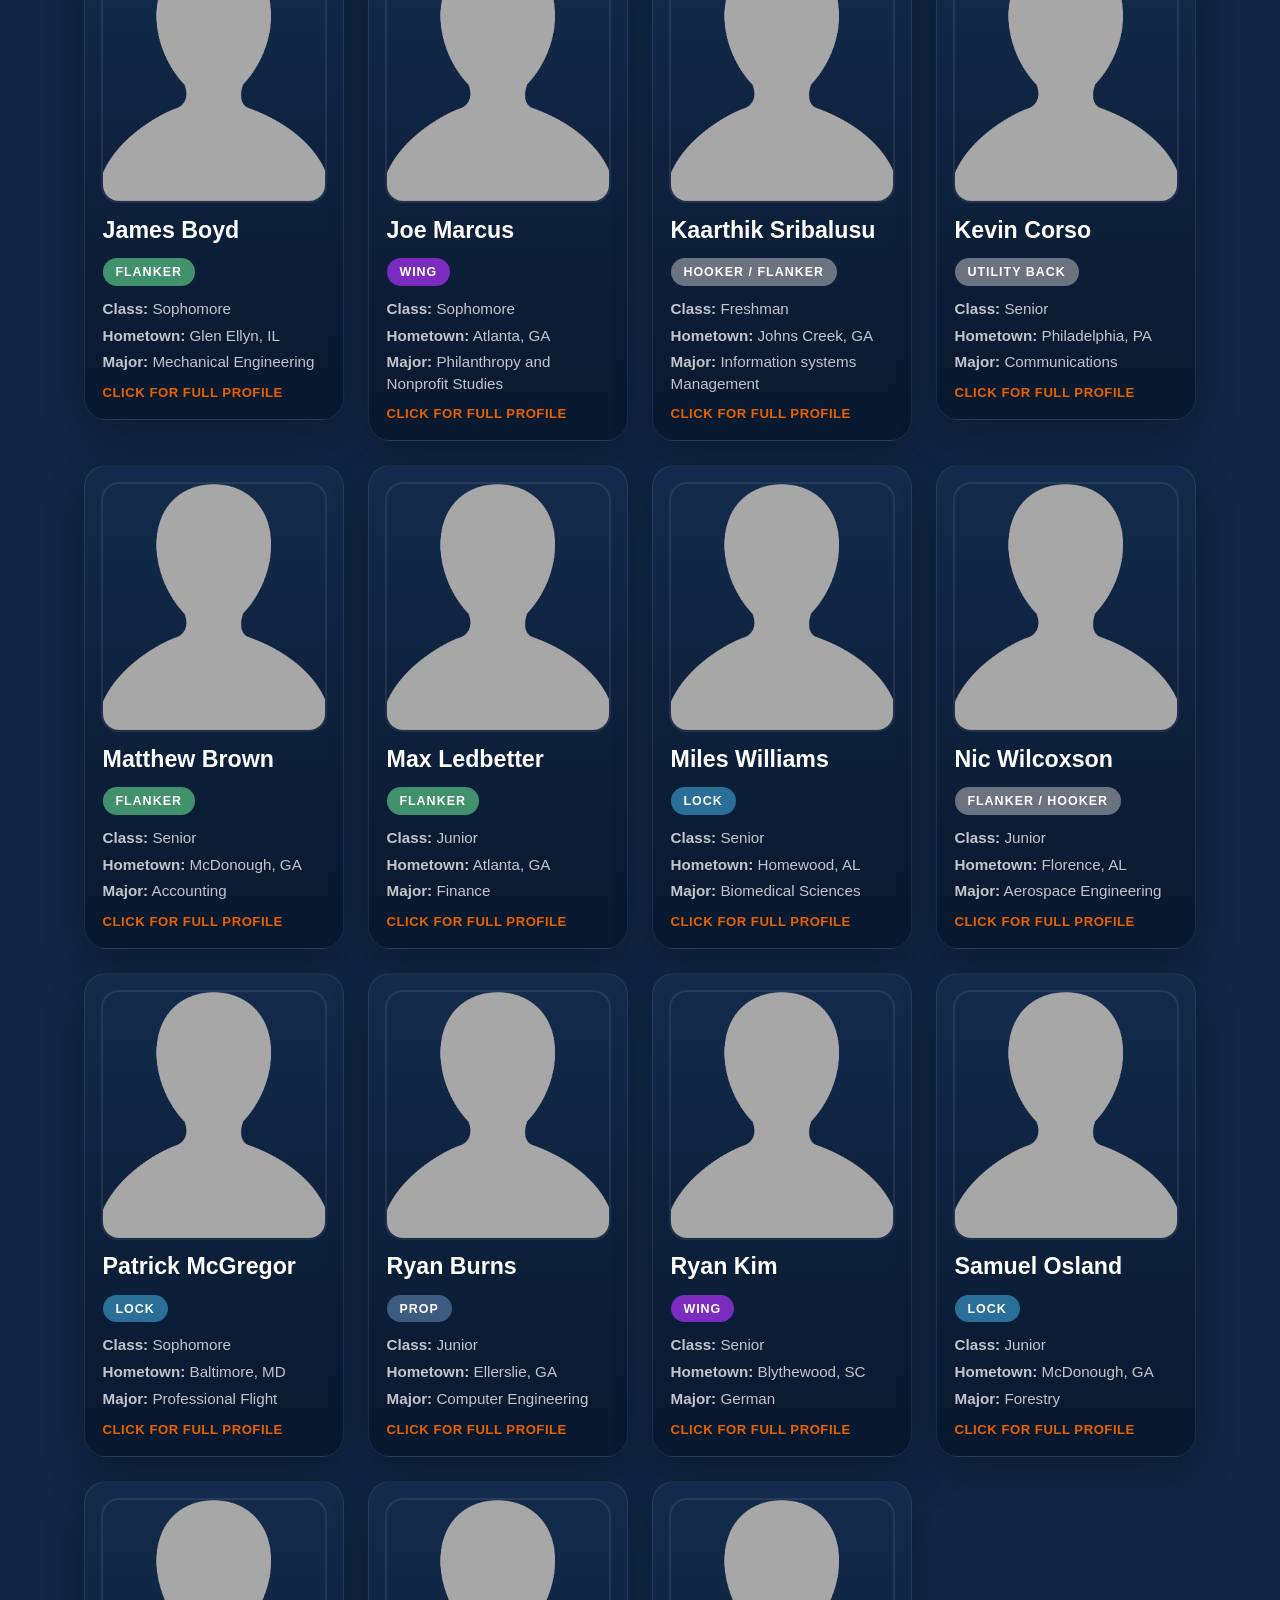
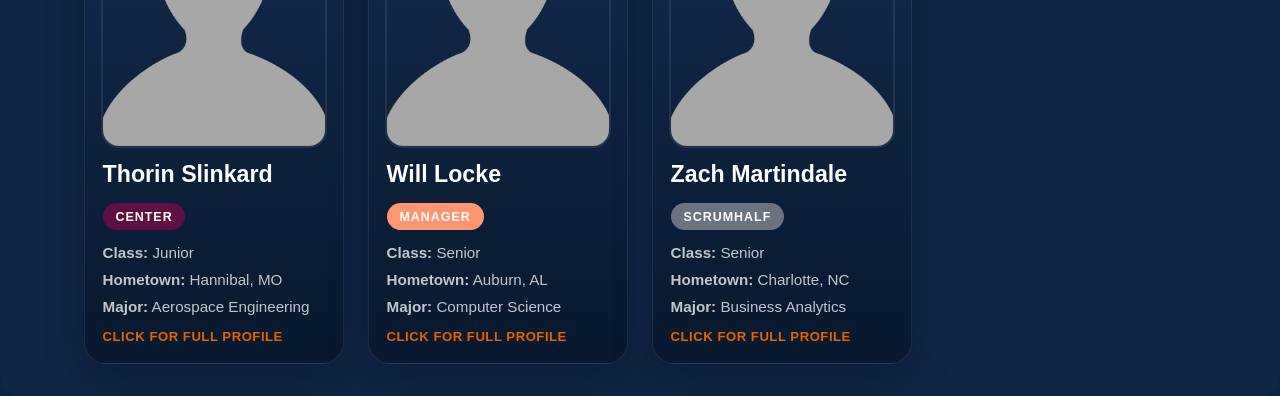
==== commit 696aeda2: "Updating officers tab" ====
--- a/Roster.html
+++ b/Roster.html
@@ -20,7 +20,7 @@
   <div class="site-header" id="site-header">
   <header class="top-bar">
     <div class="top-bar-container">
-      <a href="Home.html" class="logo-section" aria-label="Auburn Rugby home">
+      <a href="index.html" class="logo-section" aria-label="Auburn Rugby home">
         <img src="images/logo.png" alt="Auburn Rugby logo" loading="eager" />
       </a>
 
@@ -37,12 +37,13 @@
        ========================= -->
   <nav class="main-nav" aria-label="Main navigation">
   <div class="nav-links">
-    <a href="Home.html#upcoming-games">Games</a>
-    <a href="Home.html#training-schedule">Training</a>
-    <a href="Home.html#coaching-staff">Coaches</a>
+    <a href="index.html#upcoming-games">Games</a>
+    <a href="index.html#training-schedule">Training</a>
+    <a href="index.html#coaching-staff">Coaches</a>
+    <a href="index.html#officers">Officers</a>
     <a href="Roster.html#roster">Roster</a>
-    <a href="Home.html#contact">Contact</a>
-    <a href="Home.html#sponsors">Sponsors</a>
+    <a href="index.html#contact">Contact</a>
+    <a href="index.html#sponsors">Sponsors</a>
   </div>
     <div class="nav-social">
       <a
--- a/style.css
+++ b/style.css
@@ -1088,6 +1088,117 @@
 }
 
 /* =========================
+   EXECUTIVE OFFICERS
+   ========================= */
+
+.executive-officers-section {
+  position: relative;
+  overflow: hidden;
+}
+
+.executive-officers-grid {
+  display: grid;
+  grid-template-columns: repeat(3, minmax(0, 1fr));
+  gap: 1.25rem;
+  align-items: stretch;
+}
+
+.executive-officer-card {
+  position: relative;
+  overflow: hidden;
+  height: 100%;
+  border: 2px solid rgba(12, 35, 64, 0.18);
+  box-shadow: 0 14px 34px rgba(12, 35, 64, 0.13);
+  transition:
+    transform 180ms ease,
+    box-shadow 180ms ease,
+    border-color 180ms ease;
+}
+
+.executive-officer-card::before {
+  content: "";
+  position: absolute;
+  inset: 0 0 auto;
+  z-index: 2;
+  height: 5px;
+  background: #f26522;
+}
+
+.executive-officer-card:hover,
+.executive-officer-card:focus-visible {
+  transform: translateY(-6px);
+  border-color: #f26522;
+  box-shadow: 0 20px 42px rgba(12, 35, 64, 0.2);
+}
+
+.executive-officer-role {
+  position: relative;
+  z-index: 3;
+  margin: 0;
+  padding: 0.75rem;
+  background: #0c2340;
+  color: white;
+  border-bottom: 3px solid #f26522;
+  font-family: "Bebas Neue", "Roboto", sans-serif;
+  font-size: 1.2rem;
+  letter-spacing: 0.06em;
+  line-height: 1;
+  text-align: center;
+  text-transform: uppercase;
+}
+
+.executive-officer-card .player-image-wrap {
+  border-radius: 0;
+}
+
+.executive-officer-card .player-card-body {
+  display: flex;
+  flex-direction: column;
+  height: 100%;
+}
+
+.executive-officer-card .player-card-hint {
+  margin-top: auto;
+}
+
+.executive-officer-missing {
+  display: flex;
+  min-height: 220px;
+  flex-direction: column;
+  align-items: center;
+  justify-content: center;
+  padding: 1.25rem;
+  border: 2px dashed rgba(12, 35, 64, 0.3);
+  border-radius: 14px;
+  background: rgba(12, 35, 64, 0.04);
+  text-align: center;
+}
+
+.executive-officer-missing strong {
+  color: #0c2340;
+  font-size: 1.1rem;
+}
+
+.executive-officer-missing span {
+  margin-top: 0.5rem;
+  color: #5b6470;
+  font-size: 0.9rem;
+  line-height: 1.45;
+}
+
+@media (max-width: 900px) {
+  .executive-officers-grid {
+    grid-template-columns: repeat(2, minmax(0, 1fr));
+  }
+}
+
+@media (max-width: 520px) {
+  .executive-officers-grid {
+    grid-template-columns: 1fr;
+  }
+}
+
+/* =========================
    ROSTER
 ========================= */
 
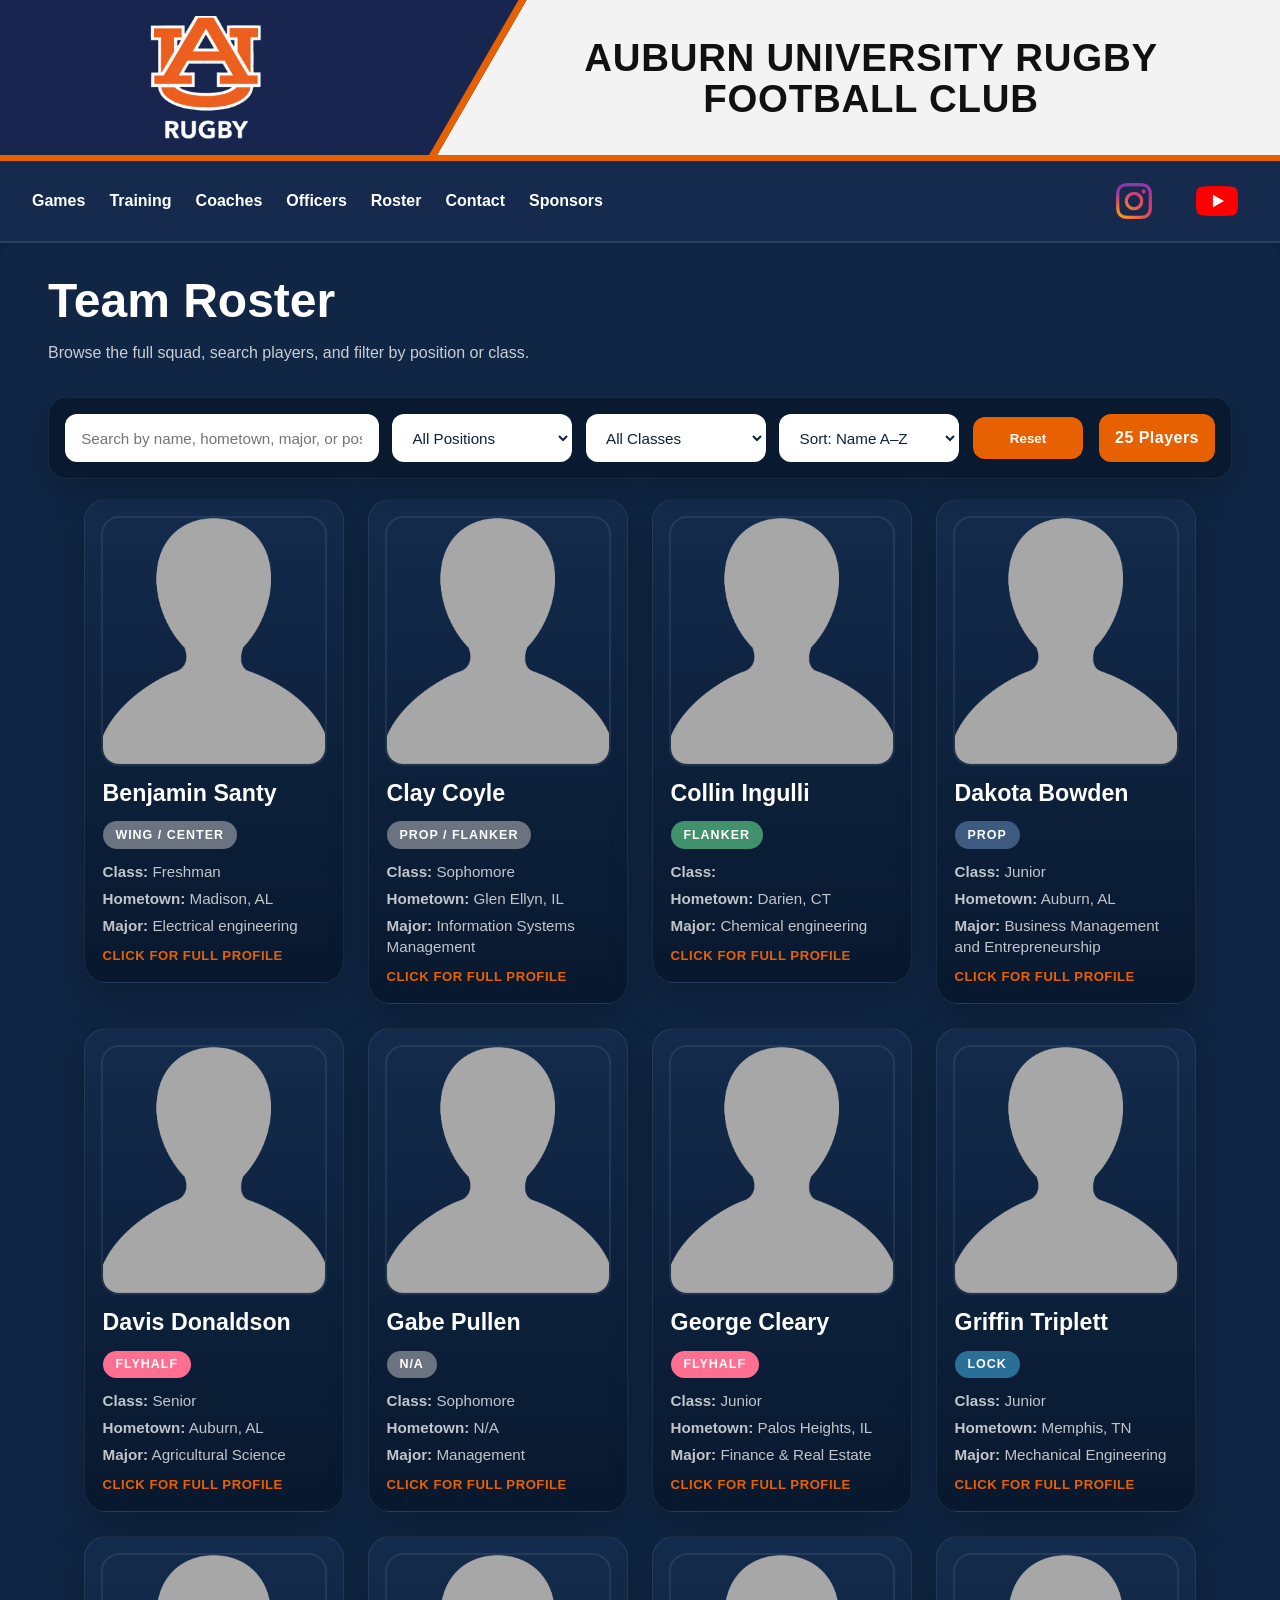
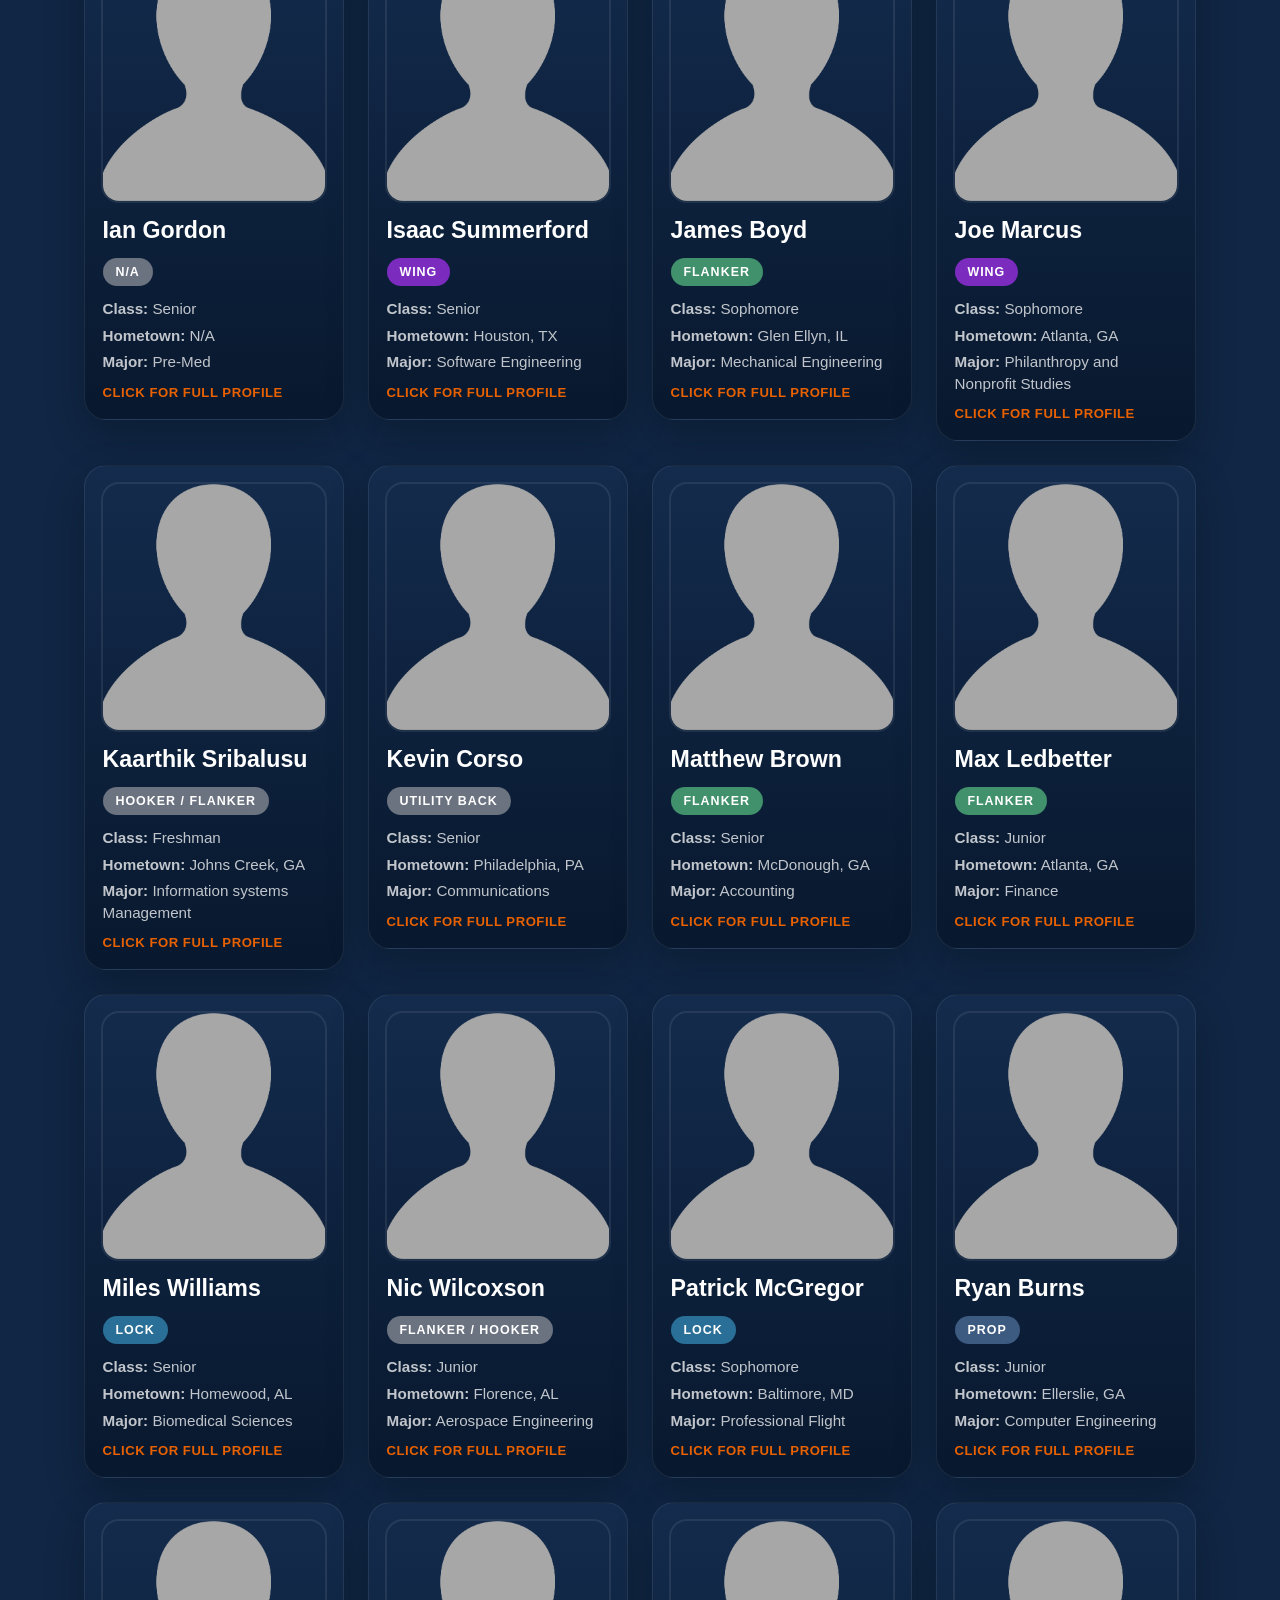
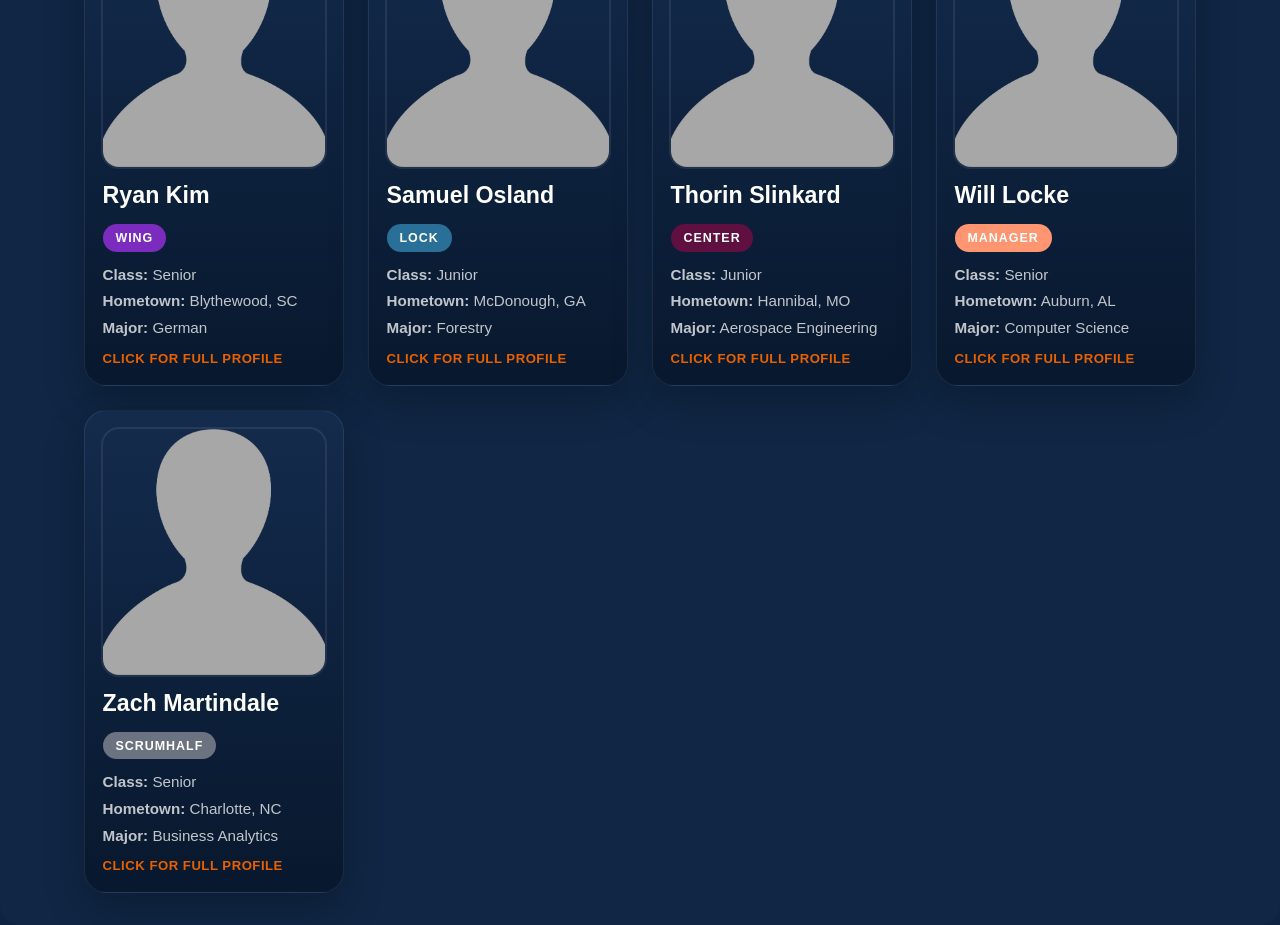
==== commit 1d7a31b1: "Updating tweaks" ====
--- a/Roster.html
+++ b/Roster.html
@@ -32,8 +32,7 @@
 
   <!-- =========================
        NAVIGATION
-       This page intentionally keeps an empty nav-links container to match the
-       existing structure and styling while still showing social links.
+       Same links as the home page; section links point back to index.html.
        ========================= -->
   <nav class="main-nav" aria-label="Main navigation">
   <div class="nav-links">
@@ -67,6 +66,7 @@
       </a>
     </div>
   </nav>
+  </div>
 
   <main>
     <!-- =========================
--- a/style.css
+++ b/style.css
@@ -35,9 +35,13 @@
    STACKED HEADER
 ========================= */
 
+/*
+  The wrapper renders no box of its own, so the sticky .main-nav below is
+  positioned against the whole page. Without this, the nav could only stick
+  inside this short wrapper and scrolled away right after the top bar.
+*/
 .site-header {
-  position: relative;
-  z-index: 1000;
+  display: contents;
 }
 
 /* Top brand bar stays normal */
@@ -3594,4 +3598,18 @@
     width: calc(100% - 0.5rem);
     margin: 0.25rem auto;
   }
-}+}
+/* =========================
+   STICKY NAV FIX
+   overflow-x: hidden on both html and body turns body into its own scroll
+   container, which stops position: sticky from working. "clip" hides
+   sideways overflow the same way without that side effect. Browsers that
+   don't support clip keep the hidden rules above.
+========================= */
+
+@supports (overflow-x: clip) {
+  html,
+  body {
+    overflow-x: clip;
+  }
+}
